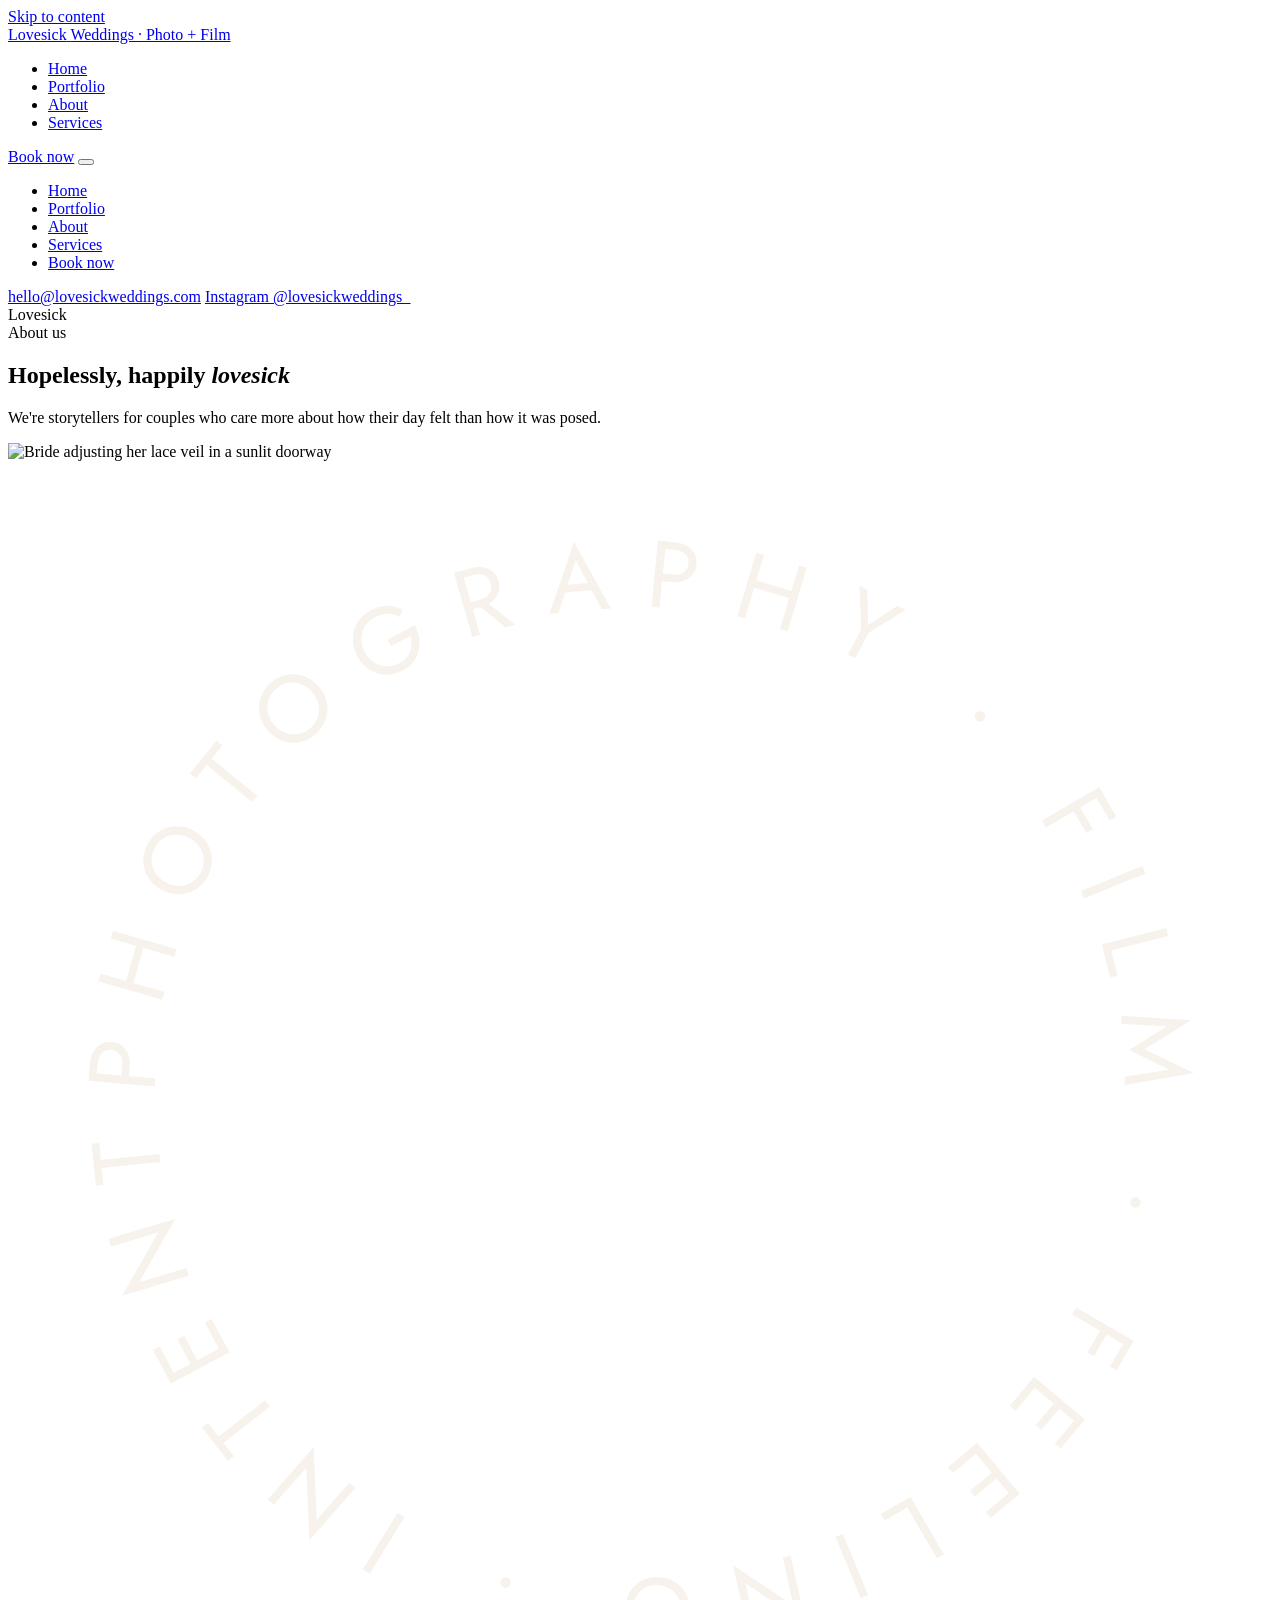
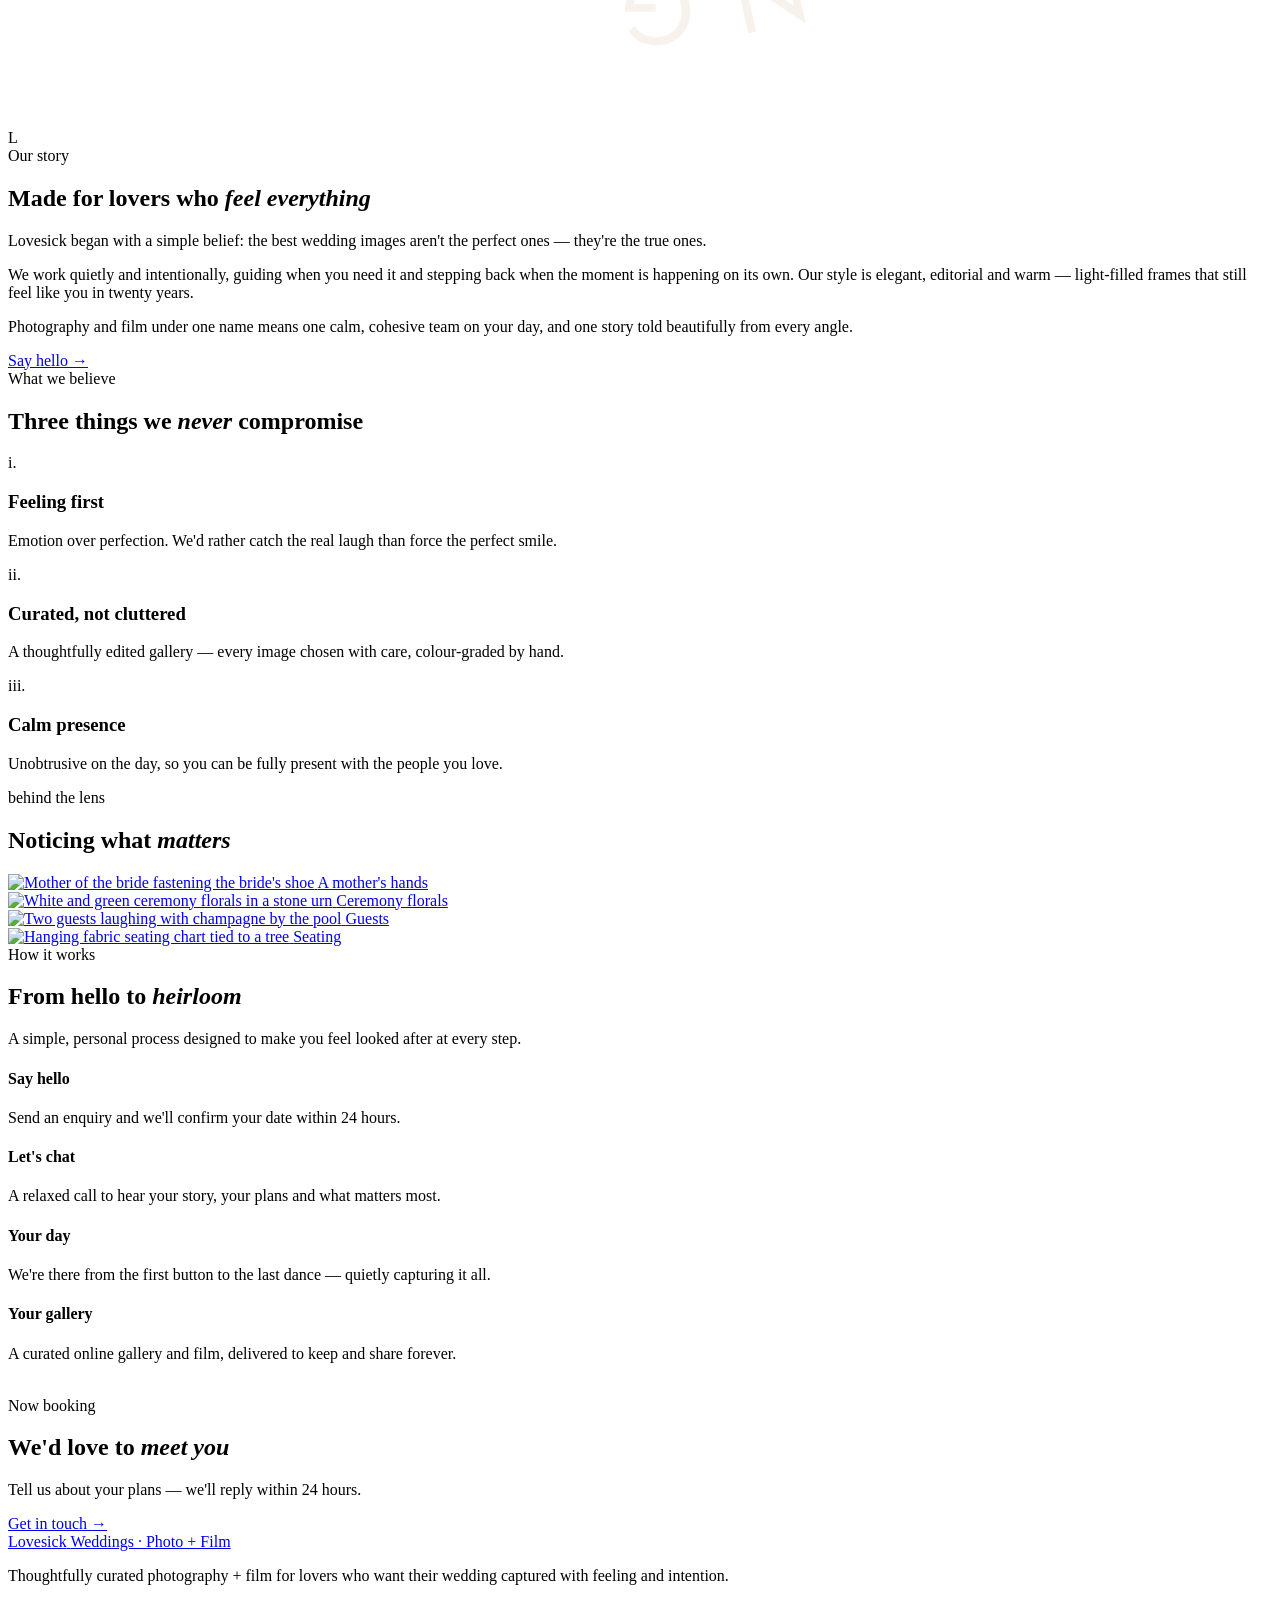
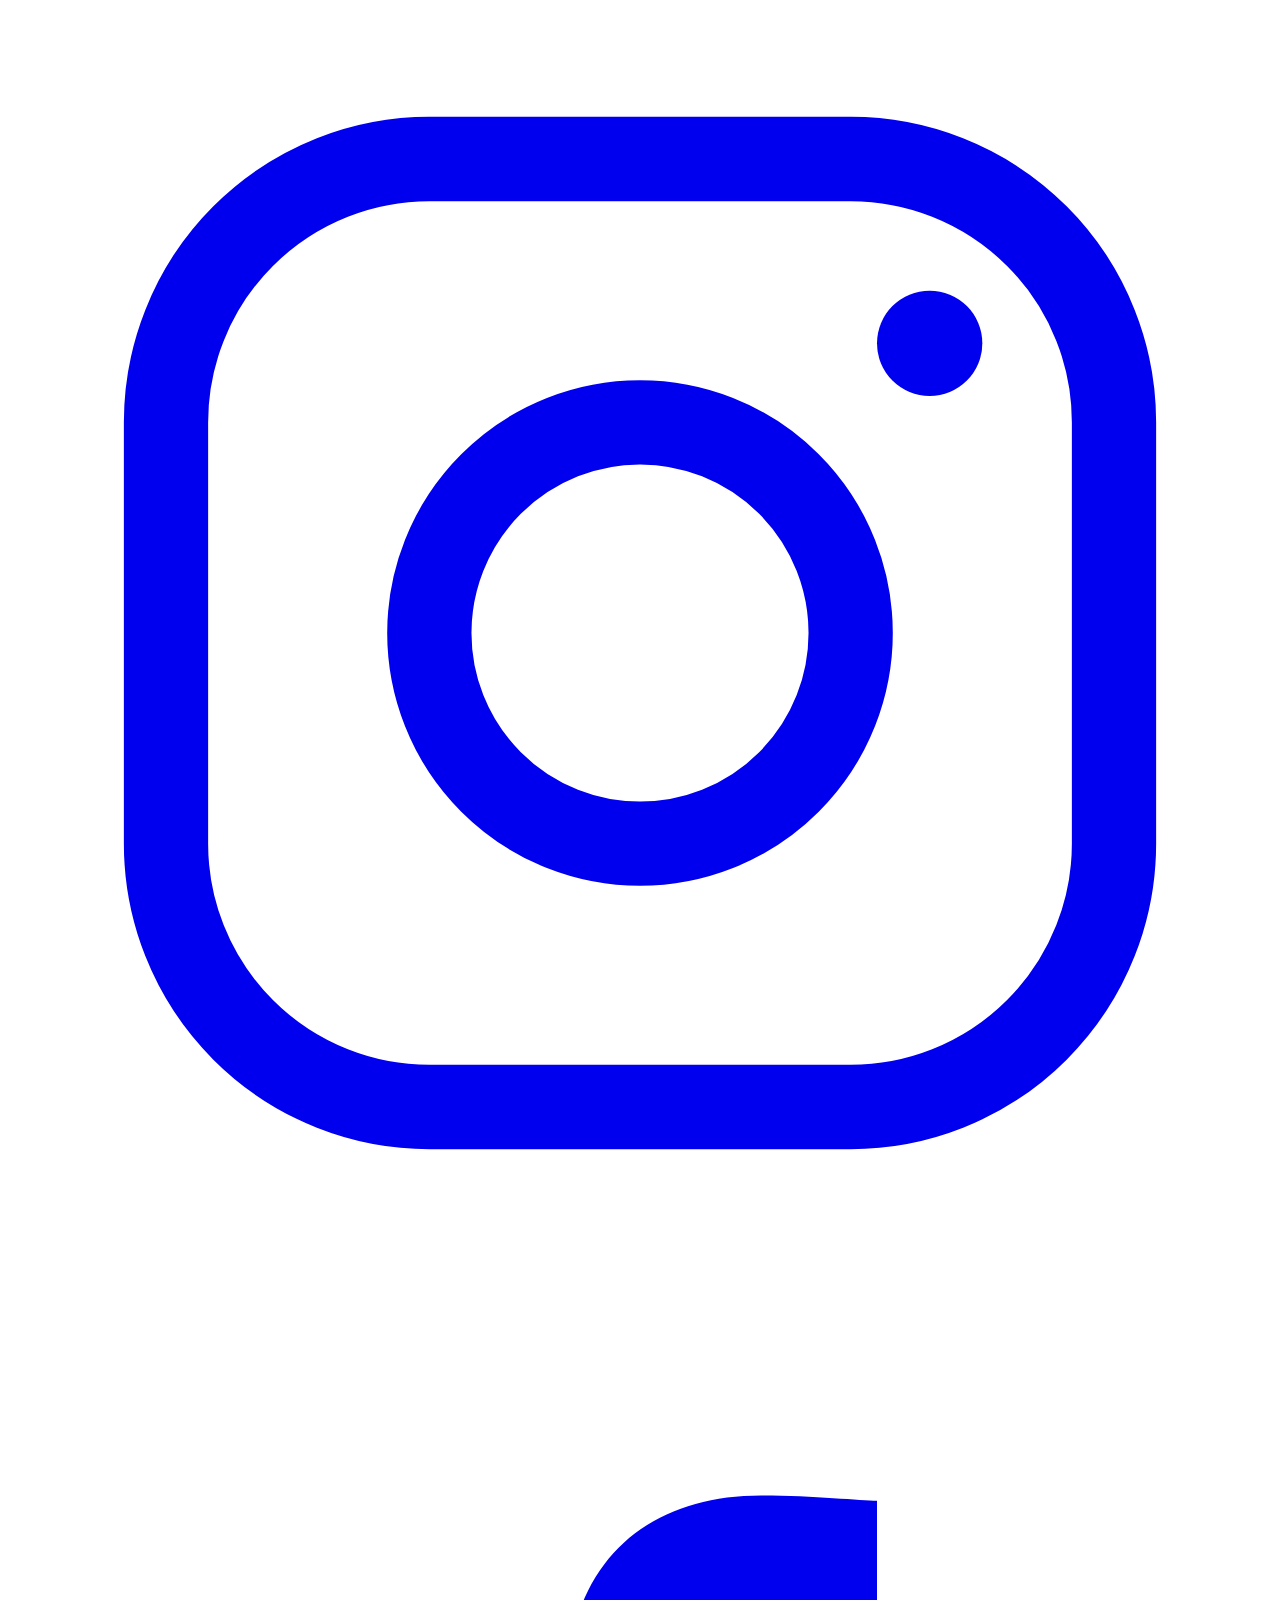
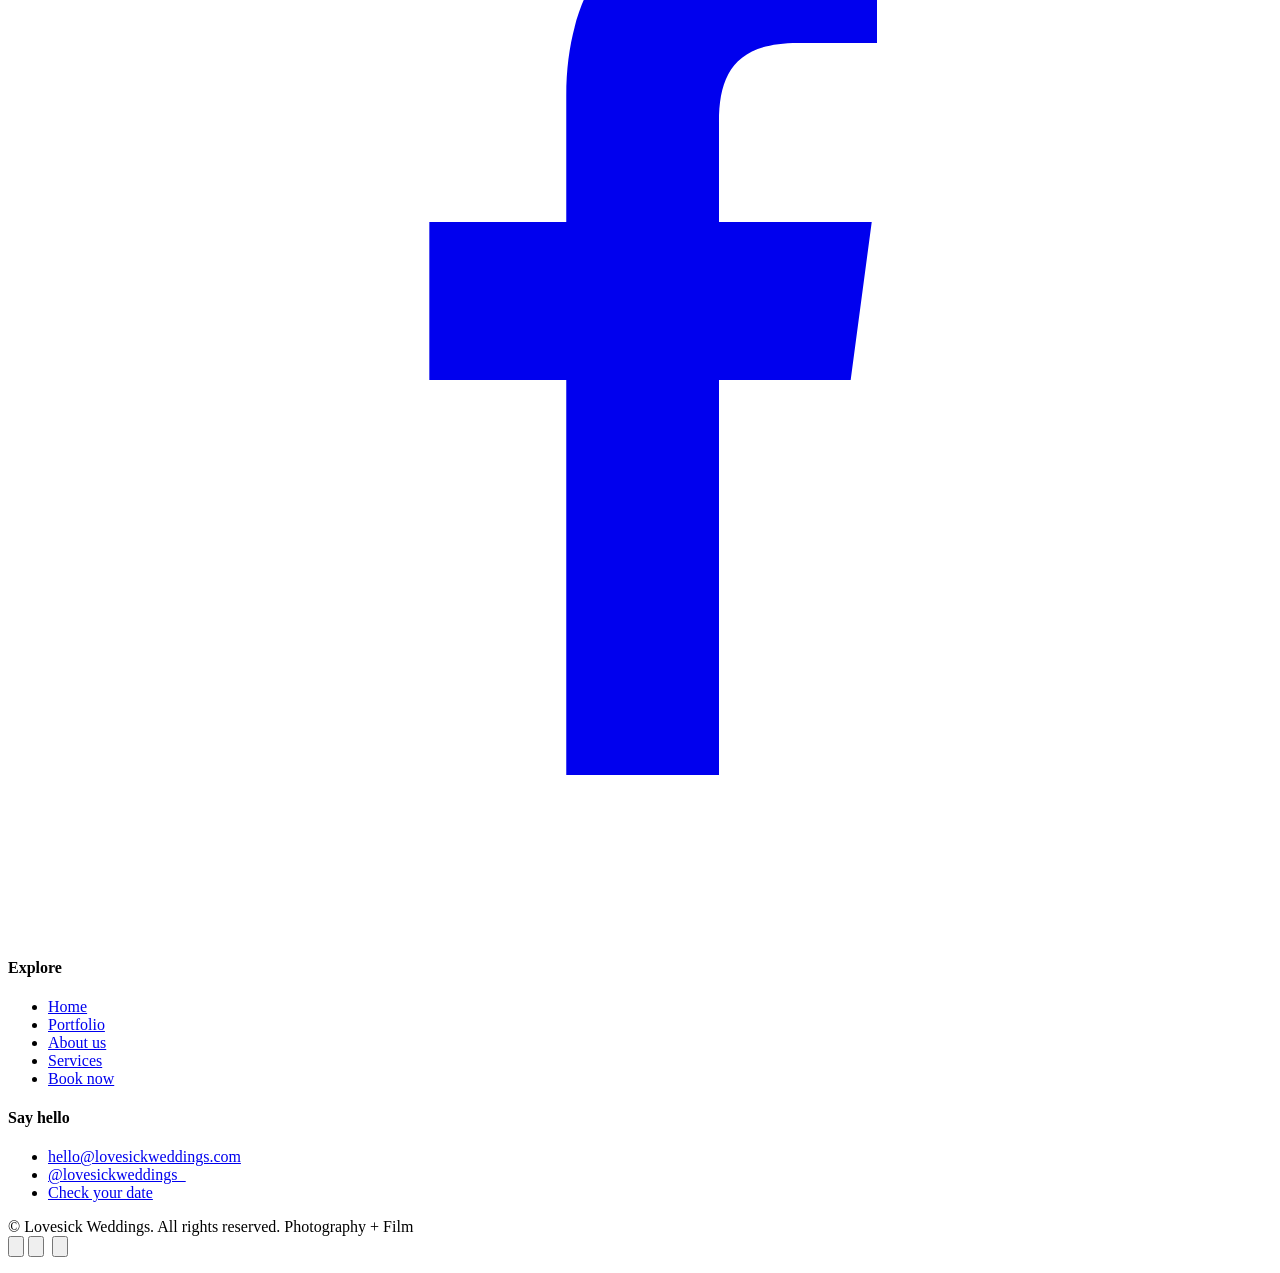
==== about.html @ 125690e3 "Add files via upload" ====
<!DOCTYPE html>
<html lang="en">
<head>
  <meta charset="UTF-8">
  <meta name="viewport" content="width=device-width, initial-scale=1">
  <title>About — Lovesick Weddings</title>
  <meta name="description" content="Meet Lovesick Weddings — thoughtfully curated wedding photography and film with feeling and intention.">
  <meta name="theme-color" content="#7b2f3c">
  <meta property="og:title" content="About — Lovesick Weddings">
  <meta property="og:description" content="Meet Lovesick Weddings — thoughtfully curated wedding photography and film with feeling and intention.">
  <meta property="og:type" content="website">
  <meta property="og:image" content="assets/images/portraits/couple-stone-gate.jpg">
  <link rel="icon" href="assets/favicon.svg" type="image/svg+xml">
  <link rel="preconnect" href="https://fonts.googleapis.com">
  <link rel="preconnect" href="https://fonts.gstatic.com" crossorigin>
  <link href="https://fonts.googleapis.com/css2?family=Cormorant+Garamond:ital,wght@0,400;0,500;1,400;1,500&family=Jost:wght@300;400;500&family=Pinyon+Script&display=swap" rel="stylesheet">
  <link rel="stylesheet" href="css/style.css">
</head><body>
  <a class="skip-link" href="#main">Skip to content</a>

  <header class="site-header">
    <div class="container nav">
      <a href="index.html" class="brand" aria-label="Lovesick Weddings — home">
        <span class="brand__name">Lovesick</span>
        <span class="brand__tag">Weddings · Photo + Film</span>
      </a>
      <nav aria-label="Main">
        <ul class="nav__links">
          <li><a href="index.html">Home</a></li>
          <li><a href="portfolio.html">Portfolio</a></li>
          <li><a href="about.html" aria-current="page">About</a></li>
          <li><a href="services.html">Services</a></li>
        </ul>
      </nav>
      <a href="contact.html" class="btn btn--wine nav__cta">Book now</a>
      <button class="nav__toggle" type="button" aria-label="Open menu" aria-expanded="false" aria-controls="mobile-menu"><span></span></button>
    </div>
  </header>

  <div class="mobile-menu" id="mobile-menu">
    <ul>
      <li><a href="index.html">Home</a></li>
      <li><a href="portfolio.html">Portfolio</a></li>
      <li><a href="about.html">About</a></li>
      <li><a href="services.html">Services</a></li>
      <li><a href="contact.html">Book now</a></li>
    </ul>
    <div class="mobile-menu__foot">
      <a href="mailto:hello@lovesickweddings.com">hello@lovesickweddings.com</a>
      <a href="https://www.instagram.com/lovesickweddings_/" target="_blank" rel="noopener">Instagram @lovesickweddings_</a>
    </div>
  </div>

  <main id="main">
    <section class="page-hero">
      <span class="page-hero__script" aria-hidden="true">Lovesick</span>
      <div class="container--narrow">
        <span class="eyebrow eyebrow--center">About us</span>
        <h1>Hopelessly, happily <em>lovesick</em></h1>
        <p class="lead">We're storytellers for couples who care more about how their day felt than how it was posed.</p>
      </div>
    </section>

    <section class="section">
      <div class="container">
        <div class="about-split">
          <div class="about-split__media">
            <img src="assets/images/getting-ready/bride-veil-doorway.jpg" alt="Bride adjusting her lace veil in a sunlit doorway" loading="lazy">
            <div class="stamp" aria-hidden="true">
              <svg viewBox="0 0 120 120"><defs><path id="circ" d="M60,60 m-46,0 a46,46 0 1,1 92,0 a46,46 0 1,1 -92,0"/></defs><text font-size="9" letter-spacing="3.2" fill="#f7f2ec" font-family="Jost, sans-serif"><textPath href="#circ">PHOTOGRAPHY · FILM · FEELING · INTENTION ·</textPath></text></svg>
              <span>L</span>
            </div>
          </div>
          <div>
            <span class="eyebrow">Our story</span>
            <h2>Made for lovers who <em>feel everything</em></h2>
            <p class="lead">Lovesick began with a simple belief: the best wedding images aren't the perfect ones — they're the true ones.</p>
            <p>We work quietly and intentionally, guiding when you need it and stepping back when the moment is happening on its own. Our style is elegant, editorial and warm — light-filled frames that still feel like you in twenty years.</p>
            <p>Photography and film under one name means one calm, cohesive team on your day, and one story told beautifully from every angle.</p>
            <div class="mt-6"><a href="contact.html" class="btn btn--wine">Say hello <span class="arrow" aria-hidden="true">→</span></a></div>
          </div>
        </div>
      </div>
    </section>

    <section class="section section--ivory">
      <div class="container">
        <div class="section-head section-head--center">
          <span class="eyebrow eyebrow--center">What we believe</span>
          <h2>Three things we <em>never</em> compromise</h2>
        </div>
        <div class="values">
          <article class="value">
            <span class="value__num">i.</span>
            <h3>Feeling first</h3>
            <p>Emotion over perfection. We'd rather catch the real laugh than force the perfect smile.</p>
          </article>
          <article class="value">
            <span class="value__num">ii.</span>
            <h3>Curated, not cluttered</h3>
            <p>A thoughtfully edited gallery — every image chosen with care, colour-graded by hand.</p>
          </article>
          <article class="value">
            <span class="value__num">iii.</span>
            <h3>Calm presence</h3>
            <p>Unobtrusive on the day, so you can be fully present with the people you love.</p>
          </article>
        </div>
      </div>
    </section>

    <section class="section">
      <div class="container">
      <div class="float-gallery">
        <div class="float-gallery__scene">
          <div class="float-gallery__center">
            <span class="script">behind the lens</span>
            <h2>Noticing what <em>matters</em></h2>
          </div>
          <div class="float-card" style="--l:3%; --t:6%; --w:18%; --z:30px; --rot:-3deg; --delay:0s; --dur-b:7.5s;">
            <a class="float-card__inner" href="assets/images/getting-ready/mother-fastening-shoe.jpg" data-lightbox="about-float" data-caption="A mother's hands" data-cursor="View">
              <img src="assets/images/getting-ready/mother-fastening-shoe.jpg" alt="Mother of the bride fastening the bride's shoe" loading="lazy">
              <span class="tag">A mother's hands</span>
            </a>
          </div>
          <div class="float-card" style="--l:9%; --t:58%; --w:14%; --z:-80px; --rot:4deg; --delay:-2s; --dur-b:8.5s;">
            <a class="float-card__inner" href="assets/images/details/ceremony-florals.jpg" data-lightbox="about-float" data-caption="Ceremony florals" data-cursor="View">
              <img src="assets/images/details/ceremony-florals.jpg" alt="White and green ceremony florals in a stone urn" loading="lazy">
              <span class="tag">Ceremony florals</span>
            </a>
          </div>
          <div class="float-card" style="--l:79%; --t:6%; --w:18%; --z:10px; --rot:3deg; --delay:-3s; --dur-b:7s;">
            <a class="float-card__inner" href="assets/images/reception/guests-poolside.jpg" data-lightbox="about-float" data-caption="Guests" data-cursor="View">
              <img src="assets/images/reception/guests-poolside.jpg" alt="Two guests laughing with champagne by the pool" loading="lazy">
              <span class="tag">Guests</span>
            </a>
          </div>
          <div class="float-card" style="--l:77%; --t:58%; --w:14%; --z:-60px; --rot:-4deg; --delay:-1s; --dur-b:9s;">
            <a class="float-card__inner" href="assets/images/reception/seating-banner.jpg" data-lightbox="about-float" data-caption="Seating" data-cursor="View">
              <img src="assets/images/reception/seating-banner.jpg" alt="Hanging fabric seating chart tied to a tree" loading="lazy">
              <span class="tag">Seating</span>
            </a>
          </div>
        </div>
      </div>
      </div>
    </section>

    <section class="section section--ivory">
      <div class="container">
        <div class="section-head section-head--split">
          <div>
            <span class="eyebrow">How it works</span>
            <h2>From hello to <em>heirloom</em></h2>
          </div>
          <p class="lead">A simple, personal process designed to make you feel looked after at every step.</p>
        </div>
        <div class="steps">
          <div class="step"><h4>Say hello</h4><p>Send an enquiry and we'll confirm your date within 24 hours.</p></div>
          <div class="step"><h4>Let's chat</h4><p>A relaxed call to hear your story, your plans and what matters most.</p></div>
          <div class="step"><h4>Your day</h4><p>We're there from the first button to the last dance — quietly capturing it all.</p></div>
          <div class="step"><h4>Your gallery</h4><p>A curated online gallery and film, delivered to keep and share forever.</p></div>
        </div>
      </div>
    </section>

    <section class="section cta-band">
      <div class="cta-band__bg"><img src="assets/images/reception/couple-toast-marquee.jpg" alt="" loading="lazy"></div>
      <div class="container--narrow">
        <span class="eyebrow eyebrow--center">Now booking</span>
        <h2>We'd love to <em style="color:var(--blush)">meet you</em></h2>
        <p class="lead">Tell us about your plans — we'll reply within 24 hours.</p>
        <a href="contact.html" class="btn btn--light">Get in touch <span class="arrow" aria-hidden="true">→</span></a>
      </div>
    </section>
  </main>

  <footer class="site-footer">
    <div class="container">
      <div class="footer-top">
        <div>
          <a href="index.html" class="brand" aria-label="Lovesick Weddings — home">
            <span class="brand__name">Lovesick</span>
            <span class="brand__tag">Weddings · Photo + Film</span>
          </a>
          <p>Thoughtfully curated photography + film for lovers who want their wedding captured with feeling and intention.</p>
          <div class="socials">
            <a href="https://www.instagram.com/lovesickweddings_/" target="_blank" rel="noopener" aria-label="Instagram"><svg viewBox="0 0 24 24" fill="none" stroke="currentColor" stroke-width="1.6" aria-hidden="true"><rect x="3" y="3" width="18" height="18" rx="5"/><circle cx="12" cy="12" r="4"/><circle cx="17.5" cy="6.5" r="1" fill="currentColor" stroke="none"/></svg></a>
            <a href="https://www.facebook.com/profile.php?id=61595296276320" target="_blank" rel="noopener" aria-label="Facebook"><svg viewBox="0 0 24 24" fill="currentColor" aria-hidden="true"><path d="M13.5 21v-7.5h2.5l.4-3h-2.9V8.6c0-.9.3-1.5 1.5-1.5h1.5V4.4c-.3 0-1.2-.1-2.2-.1-2.2 0-3.7 1.3-3.7 3.8v2.4H8v3h2.6V21h2.9z"/></svg></a>
          </div>
        </div>
        <div class="footer-col">
          <h4>Explore</h4>
          <ul>
            <li><a href="index.html">Home</a></li>
            <li><a href="portfolio.html">Portfolio</a></li>
            <li><a href="about.html">About us</a></li>
            <li><a href="services.html">Services</a></li>
            <li><a href="contact.html">Book now</a></li>
          </ul>
        </div>
        <div class="footer-col">
          <h4>Say hello</h4>
          <ul>
            <li><a href="mailto:hello@lovesickweddings.com">hello@lovesickweddings.com</a></li>
            <li><a href="https://www.instagram.com/lovesickweddings_/" target="_blank" rel="noopener">@lovesickweddings_</a></li>
            <li><a href="contact.html">Check your date</a></li>
          </ul>
        </div>
      </div>
      <div class="footer-bottom">
        <span>© <span data-year></span> Lovesick Weddings. All rights reserved.</span>
        <span>Photography + Film</span>
      </div>
    </div>
  </footer>

  <div class="lightbox" role="dialog" aria-modal="true" aria-label="Photo viewer" aria-hidden="true">
    <button class="lightbox__btn lightbox__close" type="button" aria-label="Close"><svg viewBox="0 0 24 24" fill="none" stroke="currentColor" stroke-width="1.5" aria-hidden="true"><path d="M5 5l14 14M19 5L5 19"/></svg></button>
    <button class="lightbox__btn lightbox__prev" type="button" aria-label="Previous photo"><svg viewBox="0 0 24 24" fill="none" stroke="currentColor" stroke-width="1.5" aria-hidden="true"><path d="M15 5l-7 7 7 7"/></svg></button>
    <img class="lightbox__img" src="" alt="">
    <button class="lightbox__btn lightbox__next" type="button" aria-label="Next photo"><svg viewBox="0 0 24 24" fill="none" stroke="currentColor" stroke-width="1.5" aria-hidden="true"><path d="M9 5l7 7-7 7"/></svg></button>
    <p class="lightbox__cap"></p>
  </div>

  <script src="js/main.js"></script>
</body>
</html>
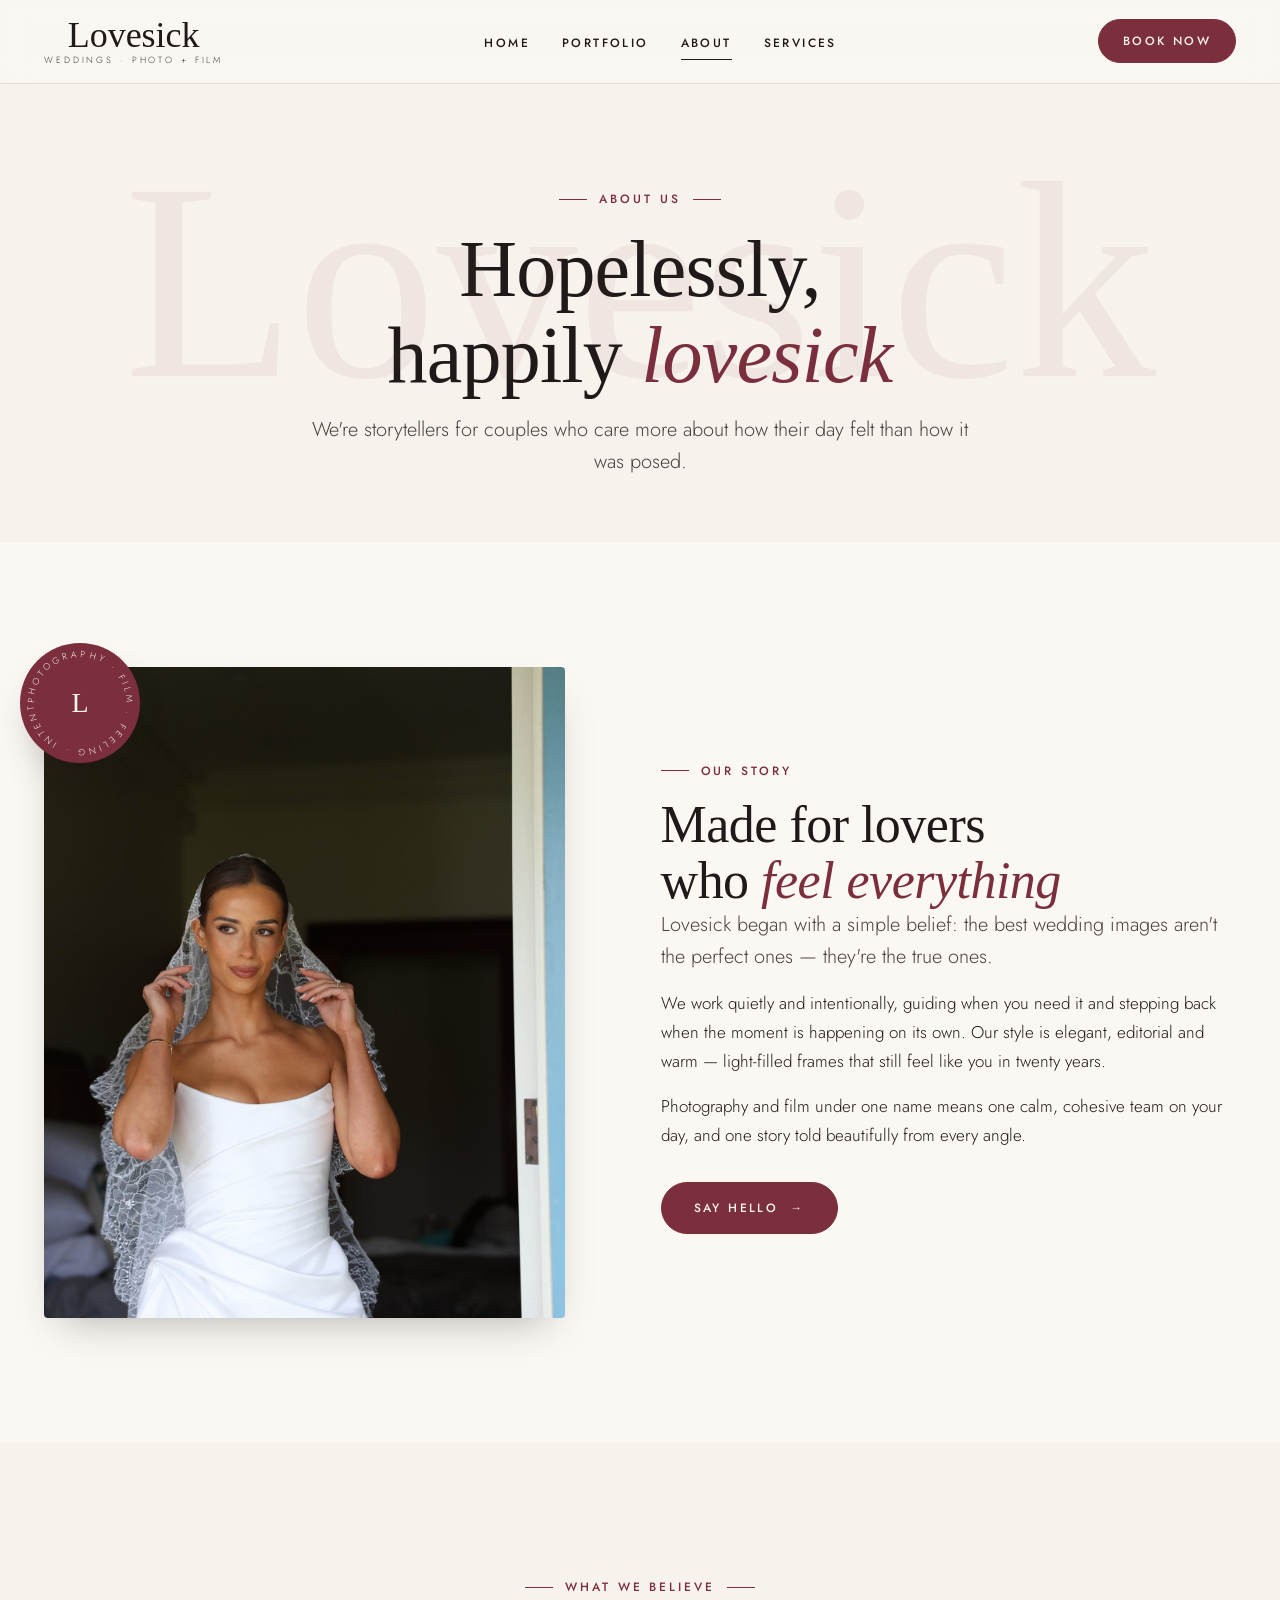
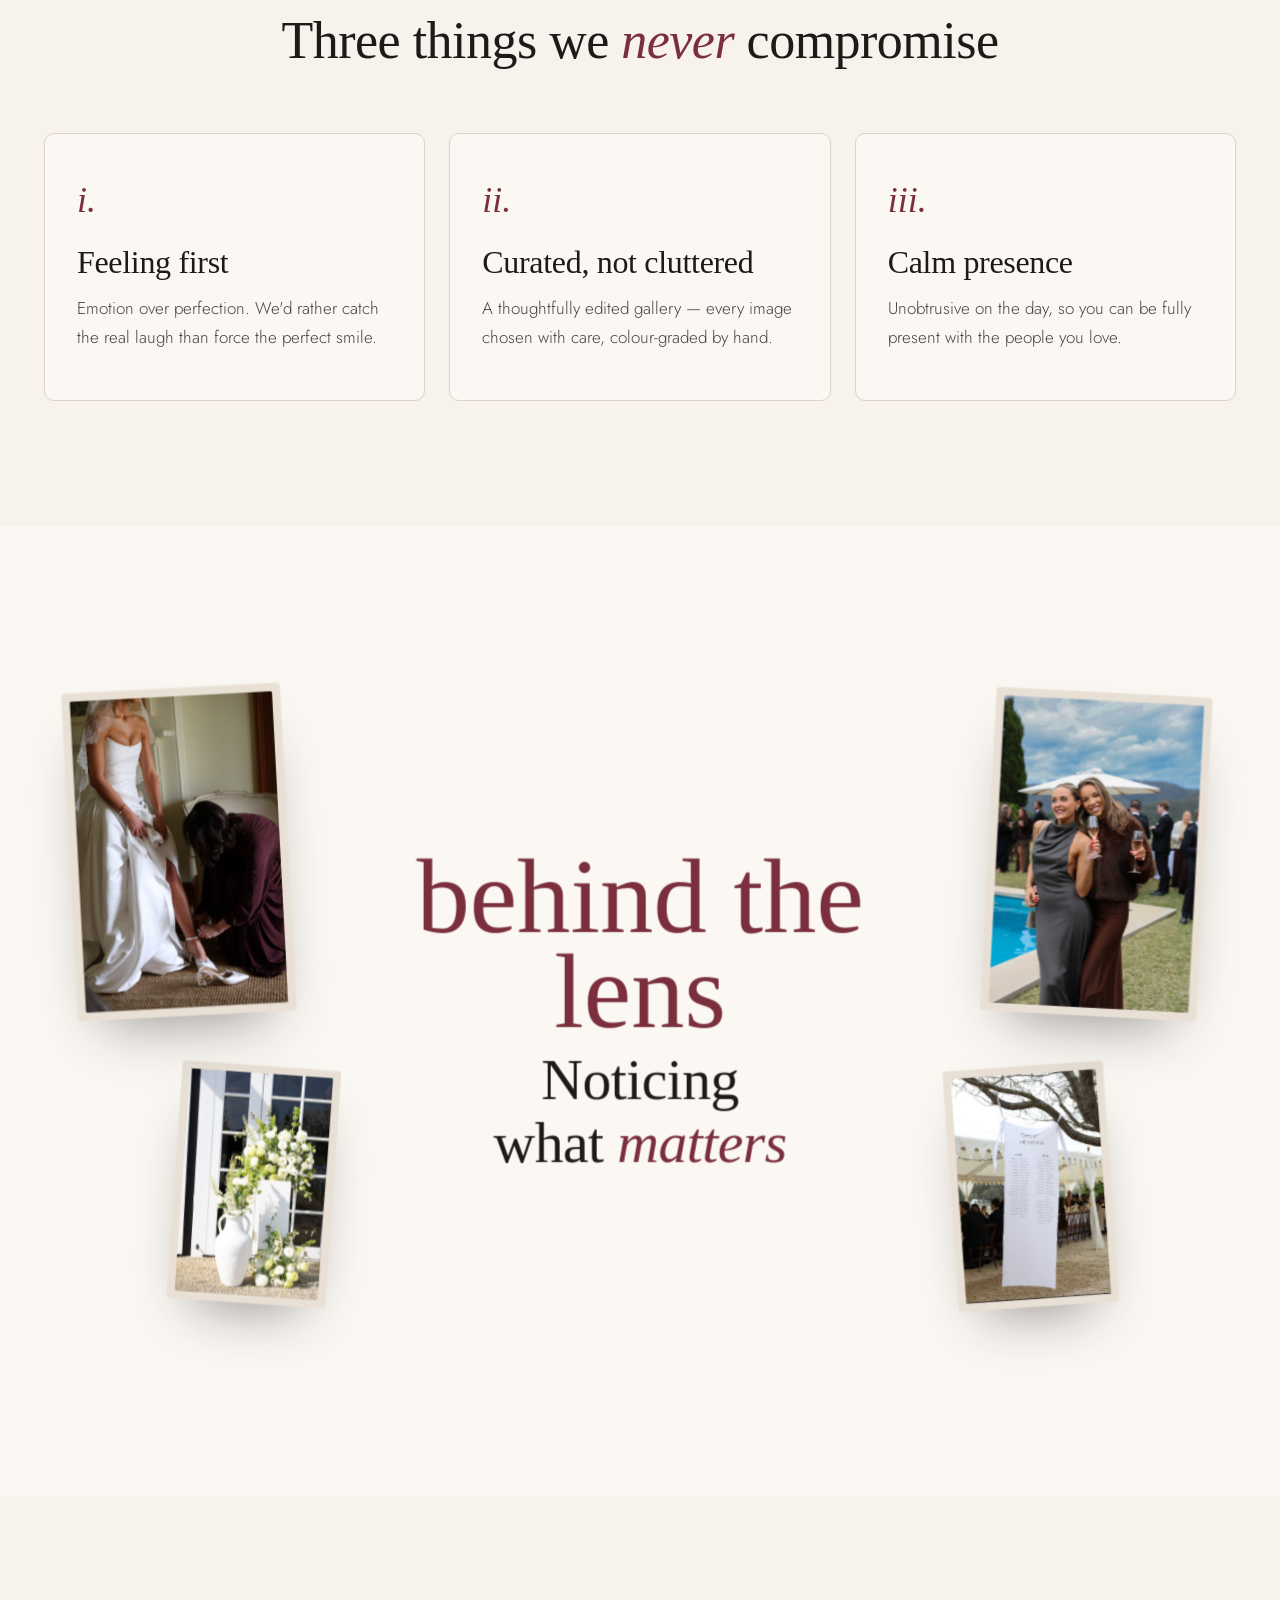
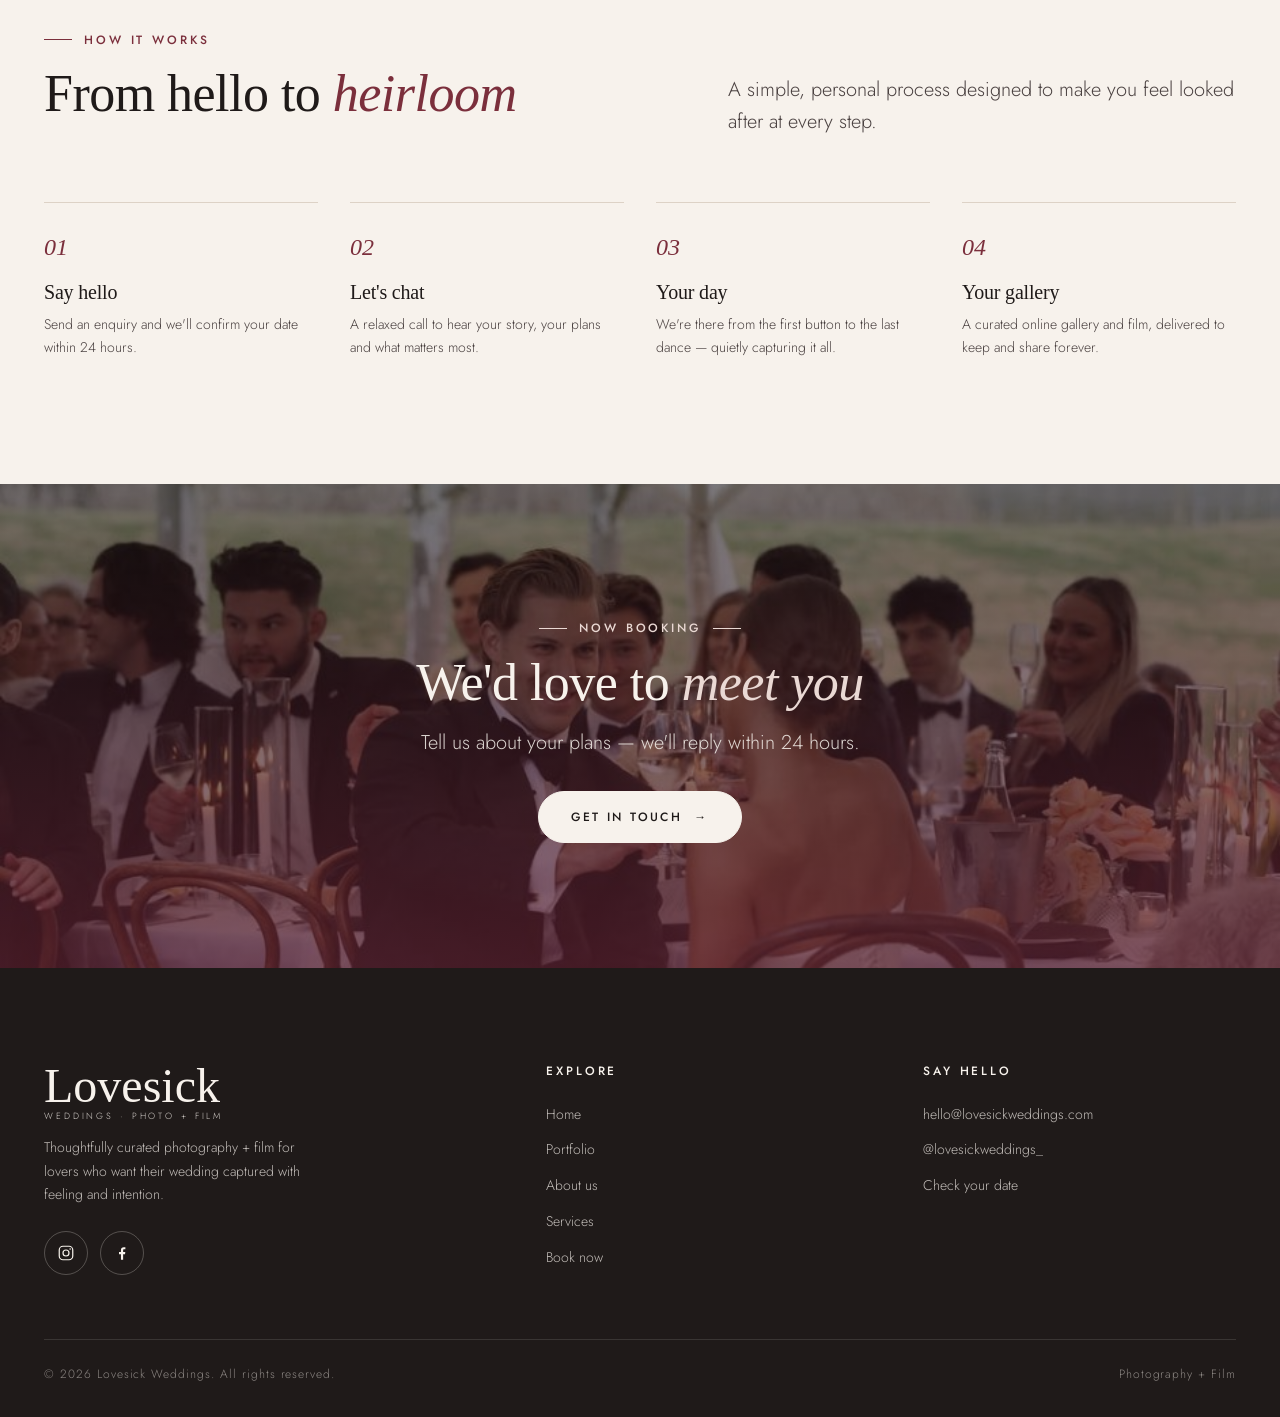
==== commit e298cda9: "Update about.html" ====
--- a/about.html
+++ b/about.html
@@ -37,17 +37,27 @@
     </div>
   </header>
 
-  <div class="mobile-menu" id="mobile-menu">
-    <ul>
-      <li><a href="index.html">Home</a></li>
-      <li><a href="portfolio.html">Portfolio</a></li>
-      <li><a href="about.html">About</a></li>
-      <li><a href="services.html">Services</a></li>
-      <li><a href="contact.html">Book now</a></li>
-    </ul>
+  <!-- MOBILE MENU — edit links in the <ul>, contact details in the footer -->
+  <div class="mobile-menu" id="mobile-menu" aria-hidden="true">
+    <nav class="mobile-menu__nav" aria-label="Mobile">
+      <ul>
+        <li><a href="index.html"><span class="mobile-menu__num">01</span>Home</a></li>
+        <li><a href="portfolio.html"><span class="mobile-menu__num">02</span>Portfolio</a></li>
+        <li><a href="about.html" aria-current="page"><span class="mobile-menu__num">03</span>About</a></li>
+        <li><a href="services.html"><span class="mobile-menu__num">04</span>Services</a></li>
+        <li><a href="contact.html"><span class="mobile-menu__num">05</span>Contact</a></li>
+      </ul>
+    </nav>
+    <a href="contact.html" class="btn btn--light mobile-menu__cta">Book now <span class="arrow" aria-hidden="true">→</span></a>
     <div class="mobile-menu__foot">
-      <a href="mailto:hello@lovesickweddings.com">hello@lovesickweddings.com</a>
-      <a href="https://www.instagram.com/lovesickweddings_/" target="_blank" rel="noopener">Instagram @lovesickweddings_</a>
+      <div>
+        <small>Say hello</small>
+        <a href="mailto:hello@lovesickweddings.com">hello@lovesickweddings.com</a>
+      </div>
+      <div class="socials">
+        <a href="https://www.instagram.com/lovesickweddings_/" target="_blank" rel="noopener" aria-label="Instagram"><svg viewBox="0 0 24 24" fill="none" stroke="currentColor" stroke-width="1.6" aria-hidden="true"><rect x="3" y="3" width="18" height="18" rx="5"/><circle cx="12" cy="12" r="4"/><circle cx="17.5" cy="6.5" r="1" fill="currentColor" stroke="none"/></svg></a>
+        <a href="https://www.facebook.com/profile.php?id=61595296276320" target="_blank" rel="noopener" aria-label="Facebook"><svg viewBox="0 0 24 24" fill="currentColor" aria-hidden="true"><path d="M13.5 21v-7.5h2.5l.4-3h-2.9V8.6c0-.9.3-1.5 1.5-1.5h1.5V4.4c-.3 0-1.2-.1-2.2-.1-2.2 0-3.7 1.3-3.7 3.8v2.4H8v3h2.6V21h2.9z"/></svg></a>
+      </div>
     </div>
   </div>
 
--- a/css/style.css
+++ b/css/style.css
@@ -0,0 +1,941 @@
+/* ==========================================================================
+   LOVESICK WEDDINGS — Photography + Film
+   Global stylesheet
+   --------------------------------------------------------------------------
+   1. Tokens          6. Hero (3D camera)       11. Services
+   2. Reset & base    7. Cover-flow             12. Forms / opt-in
+   3. Typography      8. Floating 3D gallery    13. Lightbox
+   4. Layout          9. Portfolio grid         14. Footer
+   5. Header & nav   10. About                  15. Utilities & motion prefs
+   NOTE: no scroll-triggered animations (per client brief). All motion is
+   load, hover, pointer or click driven.
+   ========================================================================== */
+
+/* 1. TOKENS --------------------------------------------------------------- */
+:root {
+  /* Brand colour — taken from the Lovesick logo */
+  --wine: #7b2f3c;
+  --wine-deep: #5c2230;
+  --wine-soft: #a85a66;
+  --blush: #ead9d4;
+
+  /* Neutrals */
+  --ivory: #f7f2ec;
+  --paper: #fbf8f4;
+  --sand: #e9e0d5;
+  --line: #ddd2c6;
+  --ink: #1f1a19;
+  --ink-2: #4a4140;
+  --ink-3: #7b716e;
+  --white: #ffffff;
+
+  /* Type */
+  --font-script: "Pinyon Script", cursive;
+  --font-display: "Cormorant Garamond", Georgia, serif;
+  --font-body: "Jost", "Helvetica Neue", Arial, sans-serif;
+
+  --fs-xs: 0.75rem;     /* 12 */
+  --fs-sm: 0.875rem;    /* 14 */
+  --fs-base: 1.0625rem; /* 17 */
+  --fs-md: 1.25rem;     /* 20 */
+  --fs-lg: clamp(1.5rem, 1.2rem + 1vw, 2rem);
+  --fs-xl: clamp(2.125rem, 1.6rem + 2.2vw, 3.25rem);
+  --fs-2xl: clamp(2.75rem, 1.8rem + 4vw, 5.25rem);
+
+  --lh-tight: 1.08;
+  --lh-snug: 1.25;
+  --lh-body: 1.7;
+
+  /* Spacing — 8pt scale */
+  --s-1: 0.25rem;
+  --s-2: 0.5rem;
+  --s-3: 0.75rem;
+  --s-4: 1rem;
+  --s-5: 1.5rem;
+  --s-6: 2rem;
+  --s-7: 3rem;
+  --s-8: 4rem;
+  --s-9: 6rem;
+  --s-10: 8rem;
+  --section-y: clamp(4.5rem, 3rem + 6vw, 8rem);
+  --gutter: clamp(1.25rem, 0.75rem + 2.5vw, 3rem);
+  --container: 1240px;
+  --container-narrow: 760px;
+
+  /* Shape & depth */
+  --radius-sm: 4px;
+  --radius: 10px;
+  --radius-lg: 18px;
+  --shadow-sm: 0 2px 8px rgba(31, 26, 25, 0.06);
+  --shadow: 0 18px 40px -18px rgba(31, 26, 25, 0.35);
+  --shadow-lg: 0 40px 80px -30px rgba(31, 26, 25, 0.45);
+
+  /* Motion */
+  --ease: cubic-bezier(0.22, 1, 0.36, 1);
+  --ease-in-out: cubic-bezier(0.65, 0, 0.35, 1);
+  --dur-fast: 0.25s;
+  --dur: 0.5s;
+  --dur-slow: 0.9s;
+
+  --header-h: 84px;
+}
+
+/* 2. RESET & BASE --------------------------------------------------------- */
+*, *::before, *::after { box-sizing: border-box; }
+* { margin: 0; }
+html { -webkit-text-size-adjust: 100%; }
+body {
+  font-family: var(--font-body);
+  font-size: var(--fs-base);
+  font-weight: 300;
+  line-height: var(--lh-body);
+  color: var(--ink);
+  background: var(--paper);
+  -webkit-font-smoothing: antialiased;
+  text-rendering: optimizeLegibility;
+  overflow-x: hidden;
+  overflow-x: clip;
+}
+html { overflow-x: clip; }
+img, svg, video { display: block; max-width: 100%; }
+img { height: auto; }
+a { color: inherit; text-decoration: none; }
+button, input, select, textarea { font: inherit; color: inherit; }
+button { cursor: pointer; background: none; border: 0; }
+::selection { background: var(--wine); color: var(--ivory); }
+:focus-visible { outline: 2px solid var(--wine); outline-offset: 3px; border-radius: 2px; }
+
+.skip-link {
+  position: absolute; left: var(--s-4); top: -100px; z-index: 999;
+  background: var(--ink); color: var(--ivory); padding: var(--s-3) var(--s-4);
+  border-radius: var(--radius-sm);
+}
+.skip-link:focus { top: var(--s-4); }
+
+/* 3. TYPOGRAPHY ----------------------------------------------------------- */
+h1, h2, h3, h4 {
+  font-family: var(--font-display);
+  font-weight: 400;
+  line-height: var(--lh-tight);
+  letter-spacing: -0.01em;
+  color: var(--ink);
+}
+h1 { font-size: var(--fs-2xl); }
+h2 { font-size: var(--fs-xl); }
+h3 { font-size: var(--fs-lg); line-height: var(--lh-snug); }
+h4 { font-size: var(--fs-md); line-height: var(--lh-snug); }
+h1, h2, h3, h4 { text-wrap: balance; }
+h1 em, h2 em, h3 em { font-style: italic; color: var(--wine); }
+
+p { max-width: 62ch; text-wrap: pretty; }
+p + p { margin-top: var(--s-4); }
+
+.eyebrow {
+  display: inline-flex; align-items: center; gap: var(--s-3);
+  font-family: var(--font-body);
+  font-size: var(--fs-xs);
+  font-weight: 500;
+  letter-spacing: 0.24em;
+  text-transform: uppercase;
+  color: var(--wine);
+  margin-bottom: var(--s-4);
+}
+.eyebrow::before { content: ""; width: 28px; height: 1px; background: currentColor; }
+.eyebrow--center::after { content: ""; width: 28px; height: 1px; background: currentColor; }
+
+.lead { font-size: var(--fs-md); line-height: 1.6; color: var(--ink-2); }
+.script { font-family: var(--font-script); font-weight: 400; letter-spacing: 0; }
+.muted { color: var(--ink-3); }
+
+/* 4. LAYOUT --------------------------------------------------------------- */
+.container { width: min(100% - var(--gutter) * 2, var(--container)); margin-inline: auto; }
+.container--narrow { width: min(100% - var(--gutter) * 2, var(--container-narrow)); margin-inline: auto; }
+.section { padding-block: var(--section-y); }
+.section--tight { padding-block: calc(var(--section-y) * 0.6); }
+.section--ivory { background: var(--ivory); }
+.section--dark { background: var(--ink); color: var(--ivory); }
+.section--dark h2, .section--dark h3 { color: var(--ivory); }
+.section--dark .eyebrow { color: var(--blush); }
+.section--dark .lead, .section--dark p { color: rgba(247, 242, 236, 0.78); }
+
+.section-head { margin-bottom: var(--s-8); }
+.section-head--center { text-align: center; }
+.section-head--center p { margin-inline: auto; }
+.section-head h2 { margin-bottom: var(--s-4); }
+.section-head--split {
+  display: grid; gap: var(--s-5); align-items: end;
+  grid-template-columns: 1fr;
+}
+@media (min-width: 900px) {
+  .section-head--split { grid-template-columns: 1.1fr 0.9fr; gap: var(--s-8); }
+}
+
+/* Buttons */
+.btn {
+  --btn-bg: var(--ink); --btn-fg: var(--ivory); --btn-fill: var(--wine);
+  position: relative; isolation: isolate; overflow: hidden;
+  display: inline-flex; align-items: center; justify-content: center; gap: var(--s-3);
+  min-height: 52px; padding: 0 var(--s-6);
+  font-size: var(--fs-xs); font-weight: 500; letter-spacing: 0.2em; text-transform: uppercase;
+  background: var(--btn-bg); color: var(--btn-fg);
+  border: 1px solid var(--btn-bg); border-radius: 999px;
+  transition: color var(--dur) var(--ease), border-color var(--dur) var(--ease), transform var(--dur-fast) var(--ease);
+}
+.btn::before {
+  content: ""; position: absolute; inset: 0; z-index: -1;
+  background: var(--btn-fill);
+  transform: translateY(101%); border-radius: inherit;
+  transition: transform var(--dur) var(--ease);
+}
+.btn:hover::before, .btn:focus-visible::before { transform: translateY(0); }
+.btn:hover { border-color: var(--btn-fill); }
+.btn:active { transform: scale(0.98); }
+.btn .arrow { transition: transform var(--dur) var(--ease); }
+.btn:hover .arrow { transform: translateX(4px); }
+
+.btn--wine { --btn-bg: var(--wine); --btn-fill: var(--ink); }
+.btn--light { --btn-bg: var(--ivory); --btn-fg: var(--ink); --btn-fill: var(--wine); }
+.btn--light:hover { color: var(--ivory); }
+.btn--ghost { --btn-bg: transparent; --btn-fg: var(--ink); --btn-fill: var(--ink); border-color: var(--ink); }
+.btn--ghost:hover { color: var(--ivory); }
+.btn--ghost-light { --btn-bg: transparent; --btn-fg: var(--ivory); --btn-fill: var(--ivory); border-color: rgba(247,242,236,0.6); }
+.btn--ghost-light:hover { color: var(--ink); }
+.btn--block { width: 100%; }
+
+.link-line {
+  position: relative; display: inline-flex; align-items: center; gap: var(--s-2);
+  font-size: var(--fs-xs); font-weight: 500; letter-spacing: 0.2em; text-transform: uppercase;
+  padding-bottom: 6px;
+}
+.link-line::after {
+  content: ""; position: absolute; left: 0; bottom: 0; width: 100%; height: 1px;
+  background: currentColor; transform-origin: right; transform: scaleX(1);
+  transition: transform var(--dur) var(--ease);
+}
+.link-line:hover::after { animation: line-swipe 0.7s var(--ease); }
+@keyframes line-swipe {
+  0% { transform: scaleX(1); transform-origin: right; }
+  49% { transform: scaleX(0); transform-origin: right; }
+  50% { transform: scaleX(0); transform-origin: left; }
+  100% { transform: scaleX(1); transform-origin: left; }
+}
+
+/* 5. HEADER & NAV --------------------------------------------------------- */
+.site-header {
+  position: fixed; inset: 0 0 auto 0; z-index: 100;
+  height: var(--header-h);
+  display: flex; align-items: center;
+  color: var(--ink);
+  background: rgba(251, 248, 244, 0.86);
+  backdrop-filter: blur(14px) saturate(1.2);
+  -webkit-backdrop-filter: blur(14px) saturate(1.2);
+  border-bottom: 1px solid rgba(221, 210, 198, 0.7);
+  transition: background var(--dur) var(--ease), color var(--dur) var(--ease), border-color var(--dur) var(--ease);
+}
+.site-header--over-hero:not(.is-solid) {
+  background: transparent; color: var(--ivory); border-color: transparent;
+  backdrop-filter: none; -webkit-backdrop-filter: none;
+}
+.nav { display: flex; align-items: center; justify-content: space-between; gap: var(--s-5); }
+
+.brand { display: inline-flex; flex-direction: column; align-items: center; line-height: 1; }
+.brand__name { font-family: var(--font-script); font-size: 2.25rem; line-height: 0.9; }
+.brand__tag { font-size: 0.5625rem; letter-spacing: 0.32em; text-transform: uppercase; margin-top: 4px; opacity: 0.85; }
+
+.nav__links { display: none; align-items: center; gap: var(--s-6); list-style: none; padding: 0; }
+.nav__links a {
+  position: relative; font-size: var(--fs-xs); font-weight: 500;
+  letter-spacing: 0.2em; text-transform: uppercase; padding-block: var(--s-2);
+}
+.nav__links a::after {
+  content: ""; position: absolute; left: 0; right: 0; bottom: 0; height: 1px;
+  background: currentColor; transform: scaleX(0); transform-origin: right;
+  transition: transform var(--dur) var(--ease);
+}
+.nav__links a:hover::after, .nav__links a[aria-current="page"]::after { transform: scaleX(1); transform-origin: left; }
+.nav__cta { display: none; }
+.nav__cta.btn { min-height: 44px; padding: 0 var(--s-5); }
+.site-header--over-hero:not(.is-solid) .nav__cta { --btn-bg: transparent; --btn-fg: var(--ivory); --btn-fill: var(--ivory); border-color: rgba(247,242,236,.6); }
+.site-header--over-hero:not(.is-solid) .nav__cta:hover { color: var(--ink); }
+
+.nav__toggle {
+  width: 44px; height: 44px; display: grid; place-items: center; position: relative;
+}
+.nav__toggle span, .nav__toggle span::before, .nav__toggle span::after {
+  display: block; width: 24px; height: 1.5px; background: currentColor; position: relative;
+  transition: transform var(--dur) var(--ease), opacity var(--dur-fast);
+}
+.nav__toggle span::before, .nav__toggle span::after { content: ""; position: absolute; left: 0; }
+.nav__toggle span::before { top: -7px; }
+.nav__toggle span::after { top: 7px; }
+.nav-open .nav__toggle span { background: transparent; }
+.nav-open .nav__toggle span::before { transform: translateY(7px) rotate(45deg); }
+.nav-open .nav__toggle span::after { transform: translateY(-7px) rotate(-45deg); }
+
+/* =========================================================
+   MOBILE MENU — self-contained (safe to paste anywhere)
+   EDIT values marked with ← EDIT
+   ========================================================= */
+.mobile-menu {
+  position: fixed; inset: 0; z-index: 90;
+  display: flex; flex-direction: column; justify-content: flex-start;
+  background: #1f1a19;                                   /* ← EDIT background */
+  color: #f7f2ec;                                        /* ← EDIT text colour */
+  padding: 104px 24px calc(28px + env(safe-area-inset-bottom));
+  overflow-y: auto; -webkit-overflow-scrolling: touch;
+  clip-path: circle(0% at calc(100% - 44px) 42px);
+  visibility: hidden;
+  transition: clip-path .7s cubic-bezier(.65,0,.35,1), visibility 0s linear .7s;
+}
+.nav-open .mobile-menu { clip-path: circle(150% at calc(100% - 44px) 42px); visibility: visible; transition-delay: 0s; }
+.nav-open .site-header { color: #f7f2ec; background: transparent; border-color: transparent; backdrop-filter: none; -webkit-backdrop-filter: none; }
+
+/* Links */
+.mobile-menu .mobile-menu__nav ul { list-style: none; margin: 0; padding: 0; border-top: 1px solid rgba(247,242,236,.12); }
+.mobile-menu .mobile-menu__nav li {
+  border-bottom: 1px solid rgba(247,242,236,.12);      /* ← EDIT divider */
+  opacity: 0; transform: translateY(10px);
+  transition: opacity .45s cubic-bezier(.22,1,.36,1), transform .45s cubic-bezier(.22,1,.36,1);
+}
+.nav-open .mobile-menu .mobile-menu__nav li { opacity: 1; transform: none; }
+.nav-open .mobile-menu .mobile-menu__nav li:nth-child(1) { transition-delay: .15s; }
+.nav-open .mobile-menu .mobile-menu__nav li:nth-child(2) { transition-delay: .20s; }
+.nav-open .mobile-menu .mobile-menu__nav li:nth-child(3) { transition-delay: .25s; }
+.nav-open .mobile-menu .mobile-menu__nav li:nth-child(4) { transition-delay: .30s; }
+.nav-open .mobile-menu .mobile-menu__nav li:nth-child(5) { transition-delay: .35s; }
+.mobile-menu .mobile-menu__nav a {
+  display: flex; align-items: center; gap: 16px;
+  padding: 14px 0;                                       /* ← EDIT space between links */
+  font-family: "Cormorant Garamond", Georgia, serif;
+  font-size: 26px;                                       /* ← EDIT link size */
+  font-weight: 400; font-style: normal; line-height: 1.15; letter-spacing: 0;
+  color: #f7f2ec; text-transform: none; transform: none;
+  transition: color .25s ease, padding-left .4s cubic-bezier(.22,1,.36,1);
+}
+.mobile-menu .mobile-menu__num {
+  flex: none; width: 20px;
+  font-family: "Jost", Arial, sans-serif; font-size: 10px; font-weight: 400;
+  letter-spacing: .14em; color: rgba(247,242,236,.4); font-style: normal;
+}
+.mobile-menu .mobile-menu__nav a::after {
+  content: "→"; margin-left: auto; font-family: "Jost", Arial, sans-serif; font-size: 14px;
+  color: rgba(247,242,236,.35); transition: transform .4s cubic-bezier(.22,1,.36,1), color .25s;
+}
+.mobile-menu .mobile-menu__nav a:hover,
+.mobile-menu .mobile-menu__nav a:focus-visible { color: #ead9d4; padding-left: 6px; }
+.mobile-menu .mobile-menu__nav a:hover::after { transform: translateX(4px); color: #ead9d4; }
+.mobile-menu .mobile-menu__nav a[aria-current="page"] { color: #ead9d4; font-style: italic; }   /* current page */
+.mobile-menu .mobile-menu__nav a[aria-current="page"] .mobile-menu__num { color: #ead9d4; }
+
+/* Book now button */
+.mobile-menu .mobile-menu__cta {
+  display: flex; align-items: center; justify-content: center; gap: 10px;
+  width: 100%; min-height: 50px; margin-top: 28px; padding: 0 24px; flex: none;
+  font-family: "Jost", Arial, sans-serif; font-size: 12px; font-weight: 500;
+  letter-spacing: .2em; text-transform: uppercase; line-height: 1;
+  background: #f7f2ec; color: #1f1a19;                  /* ← EDIT button colours */
+  border: 1px solid #f7f2ec; border-radius: 999px; transform: none;
+  transition: background .3s ease, color .3s ease, border-color .3s ease;
+}
+.mobile-menu .mobile-menu__cta::before { display: none; }
+.mobile-menu .mobile-menu__cta:hover { background: #7b2f3c; border-color: #7b2f3c; color: #f7f2ec; }
+.mobile-menu .mobile-menu__cta .arrow { font-size: 14px; }
+
+/* Footer: email + socials */
+.mobile-menu .mobile-menu__foot {
+  margin-top: auto; padding-top: 40px;
+  display: flex; align-items: flex-end; justify-content: space-between; gap: 16px;
+}
+.mobile-menu .mobile-menu__foot small {
+  display: block; margin-bottom: 6px;
+  font-family: "Jost", Arial, sans-serif; font-size: 10px; letter-spacing: .22em;
+  text-transform: uppercase; color: rgba(247,242,236,.45);
+}
+.mobile-menu .mobile-menu__foot > div:first-child a {
+  display: inline; font-family: "Jost", Arial, sans-serif; font-size: 14px; font-weight: 300;
+  line-height: 1.4; color: rgba(247,242,236,.8); overflow-wrap: anywhere; transform: none;
+}
+.mobile-menu .mobile-menu__foot > div:first-child a:hover { color: #ead9d4; }
+.mobile-menu .mobile-menu__foot .socials { display: flex; gap: 10px; margin: 0; flex: none; }
+.mobile-menu .mobile-menu__foot .socials a {
+  width: 38px; height: 38px; display: grid; place-items: center; border-radius: 50%;
+  border: 1px solid rgba(247,242,236,.25); color: #f7f2ec; font-size: 0; transform: none;
+  transition: background .25s, border-color .25s;
+}
+.mobile-menu .mobile-menu__foot .socials a:hover { background: #7b2f3c; border-color: #7b2f3c; }
+.mobile-menu .mobile-menu__foot .socials svg { width: 16px; height: 16px; }
+
+/* Menu (X) button — no box after tapping */
+.nav__toggle { border-radius: 50%; -webkit-tap-highlight-color: transparent; }
+.nav__toggle:focus { outline: none; }
+.nav__toggle:focus-visible { outline: 1px solid rgba(247,242,236,.5); outline-offset: 2px; }
+
+@media (min-width: 1000px) {
+  .nav__links, .nav__cta { display: inline-flex; }
+  .nav__toggle, .mobile-menu { display: none; }
+}
+
+/* Page header (inner pages) */
+.page-hero {
+  padding-top: calc(var(--header-h) + var(--s-9));
+  padding-bottom: var(--s-8);
+  text-align: center;
+  background: var(--ivory);
+  position: relative; overflow: hidden;
+}
+.page-hero h1 { margin-bottom: var(--s-4); }
+.page-hero p { margin-inline: auto; }
+.page-hero__script {
+  position: absolute; left: 50%; top: 52%; transform: translate(-50%, -50%);
+  font-family: var(--font-script); font-size: clamp(8rem, 22vw, 18rem);
+  color: var(--wine); opacity: 0.06; white-space: nowrap; pointer-events: none; line-height: 1;
+}
+.page-hero > .container { position: relative; }
+
+/* 6. HERO — 3D CAMERA ----------------------------------------------------- */
+.hero {
+  position: relative; min-height: 100svh; min-height: 100vh;
+  display: grid; align-items: center;
+  background: radial-gradient(120% 90% at 70% 40%, #3a2327 0%, #1d1517 55%, #120d0e 100%);
+  color: var(--ivory); overflow: hidden; isolation: isolate;
+  padding-top: var(--header-h);
+}
+.hero__grain {
+  position: absolute; inset: 0; z-index: -1; opacity: 0.08; pointer-events: none;
+  background-image: url("data:image/svg+xml,%3Csvg xmlns='http://www.w3.org/2000/svg' width='160' height='160'%3E%3Cfilter id='n'%3E%3CfeTurbulence type='fractalNoise' baseFrequency='.9' numOctaves='2' stitchTiles='stitch'/%3E%3C/filter%3E%3Crect width='100%25' height='100%25' filter='url(%23n)'/%3E%3C/svg%3E");
+}
+.hero__inner {
+  display: grid; gap: var(--s-7); align-items: center;
+  grid-template-columns: 1fr; padding-block: var(--s-8) var(--s-9);
+}
+@media (min-width: 1000px) { .hero__inner { grid-template-columns: 0.9fr 1.1fr; gap: var(--s-5); } }
+
+.hero__copy { position: relative; z-index: 2; max-width: 560px; }
+.hero__copy .eyebrow { color: var(--blush); }
+.hero__title { max-width: 11ch; color: var(--ivory); font-size: clamp(3rem, 2rem + 4.2vw, 5.75rem); line-height: 1; margin-bottom: var(--s-5); }
+.hero__title .script { display: block; font-size: 1.15em; color: #e6c6c4; line-height: 0.9; margin-top: 0.05em; }
+.hero__copy .lead { color: rgba(247,242,236,.78); margin-bottom: var(--s-6); }
+.hero__actions { display: flex; flex-wrap: wrap; gap: var(--s-3); }
+.hero__meta { margin-top: var(--s-7); display: flex; gap: var(--s-6); font-size: var(--fs-xs); letter-spacing: 0.18em; text-transform: uppercase; color: rgba(247,242,236,.6); }
+.hero__meta strong { display: block; font-family: var(--font-display); font-size: 1.75rem; letter-spacing: 0; text-transform: none; font-weight: 400; color: var(--ivory); margin-bottom: 2px; }
+
+/* The 3D stage the "camera" looks into */
+.camera-stage {
+  position: relative; height: clamp(420px, 62vw, 640px);
+  perspective: 1400px; perspective-origin: 50% 45%;
+}
+.camera-rig {
+  position: absolute; inset: 0; transform-style: preserve-3d;
+  transform: rotateX(var(--rx, 6deg)) rotateY(var(--ry, -14deg)) translateZ(0);
+  transition: transform 1.2s var(--ease);
+}
+.camera-rig.is-live { transition: transform 0.6s var(--ease); }
+.frame3d {
+  position: absolute; left: 50%; top: 50%;
+  width: var(--w, 38%); aspect-ratio: 2 / 3;
+  transform: translate(-50%, -50%) translate3d(var(--x, 0), var(--y, 0), var(--z, 0)) rotateY(var(--r, 0deg));
+  transform-style: preserve-3d;
+  border-radius: var(--radius-sm);
+  box-shadow: 0 50px 80px -30px rgba(0,0,0,.75);
+  opacity: 0;
+  animation: frame-in 1.4s var(--ease) forwards;
+  animation-delay: var(--d, 0s);
+}
+.frame3d img { width: 100%; height: 100%; object-fit: cover; border-radius: inherit; transition: transform var(--dur-slow) var(--ease), filter var(--dur) var(--ease); }
+.frame3d::after { /* glass sheen */
+  content: ""; position: absolute; inset: 0; border-radius: inherit; pointer-events: none;
+  background: linear-gradient(115deg, rgba(255,255,255,.18) 0%, rgba(255,255,255,0) 38%);
+}
+.frame3d--main { --w: 44%; --z: 120px; z-index: 3; }
+.frame3d--l { --w: 30%; --x: -118%; --y: 10%; --z: -40px; --r: 22deg; --d: .25s; filter: brightness(.82); }
+.frame3d--r { --w: 30%; --x: 118%; --y: -8%; --z: -40px; --r: -22deg; --d: .4s; filter: brightness(.82); }
+.frame3d--back { --w: 24%; --x: 60%; --y: -58%; --z: -280px; --r: -10deg; --d: .55s; filter: brightness(.55) blur(.6px); }
+.frame3d--back2 { --w: 22%; --x: -80%; --y: 56%; --z: -300px; --r: 12deg; --d: .7s; filter: brightness(.5) blur(.6px); }
+@keyframes frame-in {
+  from { opacity: 0; transform: translate(-50%, -50%) translate3d(var(--x,0), calc(var(--y,0) + 40px), calc(var(--z,0) - 300px)) rotateY(var(--r,0deg)); }
+  to   { opacity: 1; transform: translate(-50%, -50%) translate3d(var(--x,0), var(--y,0), var(--z,0)) rotateY(var(--r,0deg)); }
+}
+.camera-stage:hover .frame3d img { filter: saturate(1.05); }
+.frame3d--main:hover img { transform: scale(1.04); }
+
+/* Viewfinder overlay */
+.viewfinder {
+  position: absolute; left: 50%; top: 50%; z-index: 5;
+  width: min(62%, 420px); aspect-ratio: 3 / 4;
+  transform: translate(-50%, -50%);
+  pointer-events: none;
+}
+.viewfinder i { position: absolute; width: 28px; height: 28px; border-color: rgba(247,242,236,.85); border-style: solid; border-width: 0; }
+.viewfinder i:nth-child(1) { top: 0; left: 0; border-top-width: 1.5px; border-left-width: 1.5px; }
+.viewfinder i:nth-child(2) { top: 0; right: 0; border-top-width: 1.5px; border-right-width: 1.5px; }
+.viewfinder i:nth-child(3) { bottom: 0; left: 0; border-bottom-width: 1.5px; border-left-width: 1.5px; }
+.viewfinder i:nth-child(4) { bottom: 0; right: 0; border-bottom-width: 1.5px; border-right-width: 1.5px; }
+.viewfinder__focus {
+  position: absolute; left: 50%; top: 42%; width: 54px; height: 54px; transform: translate(-50%, -50%);
+  border: 1px solid rgba(247,242,236,.75); border-radius: 50%;
+  animation: focus-pulse 3.2s var(--ease) infinite;
+}
+.viewfinder__focus::before, .viewfinder__focus::after { content: ""; position: absolute; background: rgba(247,242,236,.75); }
+.viewfinder__focus::before { left: 50%; top: -10px; bottom: -10px; width: 1px; }
+.viewfinder__focus::after { top: 50%; left: -10px; right: -10px; height: 1px; }
+@keyframes focus-pulse { 0%,100% { transform: translate(-50%,-50%) scale(1); opacity: .9; } 50% { transform: translate(-50%,-50%) scale(.82); opacity: .55; } }
+.viewfinder__rec {
+  position: absolute; top: -30px; left: 0; display: flex; align-items: center; gap: 8px;
+  font-size: 10px; letter-spacing: .24em; text-transform: uppercase; color: rgba(247,242,236,.85);
+}
+.viewfinder__rec::before { content: ""; width: 7px; height: 7px; border-radius: 50%; background: #e0505f; animation: rec-blink 1.4s steps(1) infinite; }
+@keyframes rec-blink { 50% { opacity: 0; } }
+.viewfinder__data {
+  position: absolute; bottom: -30px; left: 0; right: 0; display: flex; justify-content: space-between;
+  font-size: 10px; letter-spacing: .18em; color: rgba(247,242,236,.7); font-variant-numeric: tabular-nums;
+}
+
+/* Shutter / aperture intro */
+.shutter { position: absolute; inset: 0; z-index: 20; pointer-events: none; display: grid; place-items: center; }
+.shutter__blades {
+  width: 240vmax; height: 240vmax; border-radius: 50%;
+  background: conic-gradient(from 0deg, #120d0e 0 60deg, #1b1315 60deg 120deg, #120d0e 120deg 180deg, #1b1315 180deg 240deg, #120d0e 240deg 300deg, #1b1315 300deg 360deg);
+  -webkit-mask: radial-gradient(circle, transparent 0, transparent var(--open, 0%), #000 calc(var(--open, 0%) + .5%));
+          mask: radial-gradient(circle, transparent 0, transparent var(--open, 0%), #000 calc(var(--open, 0%) + .5%));
+  animation: shutter-open 1.6s var(--ease-in-out) .15s forwards;
+}
+@property --open { syntax: "<percentage>"; inherits: false; initial-value: 0%; }
+@keyframes shutter-open { 0% { --open: 0%; transform: rotate(0deg); } 100% { --open: 72%; transform: rotate(60deg); } }
+.shutter.is-done { display: none; }
+
+.hero__scroll-hint {
+  position: absolute; left: 50%; bottom: var(--s-5); transform: translateX(-50%);
+  font-size: 10px; letter-spacing: .3em; text-transform: uppercase; color: rgba(247,242,236,.55);
+  display: flex; flex-direction: column; align-items: center; gap: var(--s-2);
+}
+.hero__scroll-hint::after { content: ""; width: 1px; height: 36px; background: linear-gradient(rgba(247,242,236,.6), transparent); }
+
+/* Intro strip */
+.intro { text-align: center; }
+.intro__text { font-family: var(--font-display); font-size: clamp(1.625rem, 1.1rem + 1.8vw, 2.5rem); line-height: 1.35; max-width: 30ch; margin: 0 auto var(--s-6); color: var(--ink); }
+.intro__text em { color: var(--wine); }
+.intro__sig { font-family: var(--font-script); font-size: 2.5rem; color: var(--wine); line-height: 1; }
+
+/* 7. COVER-FLOW ----------------------------------------------------------- */
+.coverflow { position: relative; user-select: none; -webkit-user-select: none; }
+.coverflow__stage {
+  position: relative; height: clamp(380px, 52vw, 560px);
+  perspective: 1200px; overflow: hidden; touch-action: pan-y; cursor: grab;
+}
+.coverflow__stage.is-dragging { cursor: grabbing; }
+.coverflow__item {
+  position: absolute; left: 50%; top: 50%;
+  width: clamp(220px, 28vw, 340px); aspect-ratio: 2 / 3;
+  margin: 0; transform-style: preserve-3d;
+  transition: transform 0.8s var(--ease), opacity 0.6s var(--ease), filter 0.6s var(--ease);
+  will-change: transform;
+}
+.coverflow__item img {
+  width: 100%; height: 100%; object-fit: cover; border-radius: var(--radius-sm);
+  box-shadow: var(--shadow-lg); pointer-events: none;
+}
+.coverflow__item::after { /* reflection */
+  content: ""; position: absolute; left: 0; right: 0; top: 100%; height: 30%;
+  background: inherit; opacity: 0;
+}
+.coverflow__item figcaption {
+  position: absolute; left: 0; right: 0; bottom: calc(-1 * var(--s-7)); text-align: center;
+  font-family: var(--font-display); font-style: italic; font-size: var(--fs-md); color: var(--ink-2);
+  opacity: 0; transform: translateY(8px); transition: opacity var(--dur) var(--ease), transform var(--dur) var(--ease);
+}
+.coverflow__item.is-active figcaption { opacity: 1; transform: none; }
+.coverflow__item.is-active { cursor: zoom-in; }
+.coverflow__item.is-active:hover img { box-shadow: 0 50px 90px -30px rgba(123,47,60,.55); }
+.section--dark .coverflow__item figcaption { color: rgba(247,242,236,.8); }
+
+.coverflow__controls { display: flex; align-items: center; justify-content: center; gap: var(--s-5); margin-top: var(--s-8); }
+.icon-btn {
+  width: 52px; height: 52px; border-radius: 50%; display: grid; place-items: center;
+  border: 1px solid var(--line); color: var(--ink); background: transparent;
+  transition: background var(--dur) var(--ease), color var(--dur) var(--ease), border-color var(--dur) var(--ease), transform var(--dur-fast) var(--ease);
+}
+.icon-btn:hover { background: var(--wine); border-color: var(--wine); color: var(--ivory); transform: scale(1.06); }
+.icon-btn svg { width: 18px; height: 18px; }
+.section--dark .icon-btn { border-color: rgba(247,242,236,.3); color: var(--ivory); }
+.coverflow__count { font-family: var(--font-display); font-size: var(--fs-md); min-width: 70px; text-align: center; font-variant-numeric: tabular-nums; }
+.coverflow__dots { display: flex; justify-content: center; gap: 8px; margin-top: var(--s-4); }
+.coverflow__dots button { width: 6px; height: 6px; border-radius: 50%; background: var(--line); transition: width var(--dur) var(--ease), background var(--dur); }
+.coverflow__dots button.is-active { width: 22px; border-radius: 4px; background: var(--wine); }
+
+/* 8. FLOATING 3D GALLERY -------------------------------------------------- */
+.float-gallery {
+  position: relative; height: clamp(520px, 70vw, 720px);
+  perspective: 1600px;
+}
+.float-gallery__scene {
+  position: absolute; inset: 0; transform-style: preserve-3d;
+  transform: rotateX(var(--fx, 0deg)) rotateY(var(--fy, 0deg));
+  transition: transform 0.9s var(--ease);
+}
+.float-card {
+  position: absolute; width: var(--w, 22%); aspect-ratio: 2 / 3;
+  left: var(--l); top: var(--t);
+  transform: translateZ(var(--z, 0)) rotate(var(--rot, 0deg));
+  transform-style: preserve-3d;
+  animation: bob var(--dur-b, 7s) ease-in-out infinite;
+  animation-delay: var(--delay, 0s);
+}
+.float-card__inner {
+  display: block; width: 100%; height: 100%; position: relative;
+  border-radius: var(--radius-sm); overflow: hidden;
+  background: var(--sand);
+  box-shadow: 0 30px 60px -28px rgba(31,26,25,.5);
+  padding: 8px; /* print border */
+  transition: transform 0.7s var(--ease), box-shadow 0.7s var(--ease);
+}
+.float-card__inner img { width: 100%; height: 100%; object-fit: cover; border-radius: 2px; transition: transform 1s var(--ease); }
+.float-card__inner .tag {
+  position: absolute; left: 16px; bottom: 16px; padding: 6px 12px; border-radius: 999px;
+  background: rgba(251,248,244,.92); color: var(--ink); font-size: 10px; letter-spacing: .2em; text-transform: uppercase;
+  opacity: 0; transform: translateY(8px); transition: opacity var(--dur) var(--ease), transform var(--dur) var(--ease);
+}
+.float-card:hover { z-index: 10; animation-play-state: paused; }
+.float-card:hover .float-card__inner { transform: translateZ(80px) scale(1.06) rotate(calc(var(--rot, 0deg) * -1)); box-shadow: 0 60px 90px -30px rgba(31,26,25,.6); }
+.float-card:hover .float-card__inner img { transform: scale(1.08); }
+.float-card:hover .tag { opacity: 1; transform: none; }
+@keyframes bob {
+  0%, 100% { transform: translateZ(var(--z, 0)) rotate(var(--rot, 0deg)) translateY(0); }
+  50% { transform: translateZ(var(--z, 0)) rotate(var(--rot, 0deg)) translateY(-16px); }
+}
+.float-gallery__center {
+  position: absolute; left: 50%; top: 50%; transform: translate(-50%, -50%) translateZ(160px);
+  text-align: center; z-index: 20; width: min(90%, 420px); pointer-events: none;
+}
+.float-gallery__center .script { font-size: clamp(3.5rem, 8vw, 6rem); color: var(--wine); line-height: .9; display: block; }
+.float-gallery__center h2 { margin-top: var(--s-2); }
+.float-gallery__center .btn { pointer-events: auto; margin-top: var(--s-5); }
+
+@media (max-width: 760px) {
+  .float-gallery { height: auto; perspective: none; }
+  .float-gallery__scene { position: static; transform: none !important; display: grid; grid-template-columns: repeat(2, minmax(0, 1fr)); gap: var(--s-4); }
+  .float-card { position: static; width: auto; min-width: 0; transform: none; animation: none; }
+  .float-card:nth-child(even) { margin-top: var(--s-7); }
+  .float-gallery__center { position: static; transform: none; grid-column: 1 / -1; order: -1; width: 100%; margin-bottom: var(--s-5); }
+  .float-card .tag { opacity: 1; transform: none; }
+}
+
+/* 9. PORTFOLIO GRID ------------------------------------------------------- */
+.filters { display: flex; flex-wrap: wrap; justify-content: center; gap: var(--s-2); margin-bottom: var(--s-7); }
+.filter-btn {
+  min-height: 42px; padding: 0 var(--s-5); border-radius: 999px; border: 1px solid var(--line);
+  font-size: var(--fs-xs); font-weight: 500; letter-spacing: .18em; text-transform: uppercase; color: var(--ink-2);
+  transition: background var(--dur) var(--ease), color var(--dur) var(--ease), border-color var(--dur) var(--ease);
+}
+.filter-btn:hover { border-color: var(--ink); color: var(--ink); }
+.filter-btn.is-active { background: var(--ink); color: var(--ivory); border-color: var(--ink); }
+
+.masonry { columns: 1; column-gap: var(--s-5); }
+@media (min-width: 620px) { .masonry { columns: 2; } }
+@media (min-width: 1000px) { .masonry { columns: 3; } }
+.tile {
+  break-inside: avoid; margin: 0 0 var(--s-5); position: relative; overflow: hidden;
+  border-radius: var(--radius-sm); cursor: zoom-in; background: var(--sand);
+  transition: opacity var(--dur) var(--ease), transform var(--dur) var(--ease);
+}
+.tile img { width: 100%; transition: transform 1.1s var(--ease), filter var(--dur) var(--ease); }
+.tile__cap {
+  position: absolute; inset: auto 0 0 0; padding: var(--s-7) var(--s-5) var(--s-5);
+  background: linear-gradient(transparent, rgba(18,13,14,.72));
+  color: var(--ivory); display: flex; justify-content: space-between; align-items: end; gap: var(--s-3);
+  opacity: 0; transform: translateY(10px); transition: opacity var(--dur) var(--ease), transform var(--dur) var(--ease);
+}
+.tile__cap span:first-child { font-family: var(--font-display); font-size: var(--fs-md); font-style: italic; line-height: 1.2; }
+.tile__cap span:last-child { font-size: 10px; letter-spacing: .22em; text-transform: uppercase; opacity: .8; white-space: nowrap; }
+.tile:hover img { transform: scale(1.05); }
+.tile:hover .tile__cap, .tile:focus-visible .tile__cap { opacity: 1; transform: none; }
+.tile.is-hidden { display: none; }
+@media (hover: none) { .tile__cap { opacity: 1; transform: none; } }
+
+/* Featured wedding / story */
+.feature {
+  display: grid; gap: var(--s-7); align-items: center; grid-template-columns: 1fr;
+}
+@media (min-width: 900px) { .feature { grid-template-columns: 1fr 1fr; gap: var(--s-9); } }
+.feature__media { position: relative; }
+.feature__media .img-main { border-radius: var(--radius-sm); box-shadow: var(--shadow); aspect-ratio: 4/5; object-fit: cover; width: 100%; }
+.feature__media .img-float {
+  position: absolute; width: 42%; right: -6%; bottom: -10%; border: 8px solid var(--paper);
+  border-radius: var(--radius-sm); box-shadow: var(--shadow); aspect-ratio: 2/3; object-fit: cover;
+  transition: transform var(--dur-slow) var(--ease);
+}
+.feature__media:hover .img-float { transform: translate(-8px, -8px) rotate(-2deg); }
+@media (max-width: 899px) { .feature__media .img-float { right: 4%; } .feature__media { margin-bottom: var(--s-7); } }
+.feature__body h2 { margin-bottom: var(--s-5); }
+.feature__body .lead { margin-bottom: var(--s-5); }
+.credits { margin-top: var(--s-6); display: grid; grid-template-columns: auto 1fr; gap: var(--s-2) var(--s-5); font-size: var(--fs-sm); }
+.credits dt { color: var(--ink-3); letter-spacing: .14em; text-transform: uppercase; font-size: var(--fs-xs); padding-top: 2px; }
+.credits dd { margin: 0; color: var(--ink); }
+
+/* Split image/text and image row */
+.img-row { display: grid; gap: var(--s-4); grid-template-columns: repeat(2, 1fr); }
+@media (min-width: 900px) { .img-row { grid-template-columns: repeat(4, 1fr); gap: var(--s-5); } }
+.img-row a { overflow: hidden; border-radius: var(--radius-sm); display: block; aspect-ratio: 3/4; }
+.img-row img { width: 100%; height: 100%; object-fit: cover; transition: transform 1s var(--ease); }
+.img-row a:hover img { transform: scale(1.06); }
+
+/* 10. ABOUT ------------------------------------------------------------- */
+.about-split { display: grid; gap: var(--s-8); grid-template-columns: 1fr; align-items: center; }
+@media (min-width: 900px) { .about-split { grid-template-columns: 0.95fr 1.05fr; gap: var(--s-9); } }
+.about-split__media { position: relative; }
+.about-split__media img { border-radius: var(--radius-sm); aspect-ratio: 4/5; object-fit: cover; width: 100%; box-shadow: var(--shadow); }
+.stamp {
+  position: absolute; left: -24px; top: -24px; width: 120px; height: 120px; border-radius: 50%;
+  background: var(--wine); color: var(--ivory); display: grid; place-items: center; text-align: center;
+  font-family: var(--font-script); font-size: 1.75rem; line-height: 1; box-shadow: var(--shadow);
+  animation: spin-slow 28s linear infinite;
+}
+.stamp svg { position: absolute; inset: 0; width: 100%; height: 100%; }
+.stamp span { animation: spin-slow 28s linear infinite reverse; }
+@keyframes spin-slow { to { transform: rotate(360deg); } }
+@media (max-width: 600px) { .stamp { left: 12px; top: -40px; width: 96px; height: 96px; font-size: 1.4rem; } }
+
+.values { display: grid; gap: var(--s-5); grid-template-columns: 1fr; }
+@media (min-width: 760px) { .values { grid-template-columns: repeat(3, 1fr); } }
+.value {
+  padding: var(--s-7) var(--s-6); background: var(--paper); border: 1px solid var(--line); border-radius: var(--radius);
+  transition: transform var(--dur) var(--ease), box-shadow var(--dur) var(--ease), border-color var(--dur) var(--ease);
+}
+.value:hover { transform: translateY(-6px); box-shadow: var(--shadow); border-color: transparent; }
+.value__num { font-family: var(--font-display); font-style: italic; font-size: 2.25rem; color: var(--wine); line-height: 1; margin-bottom: var(--s-5); display: block; }
+.value h3 { margin-bottom: var(--s-3); }
+.value p { font-size: var(--fs-base); color: var(--ink-2); }
+
+.quote-block { text-align: center; }
+.quote-block blockquote { font-family: var(--font-display); font-size: clamp(1.75rem, 1.2rem + 2vw, 2.75rem); line-height: 1.3; max-width: 26ch; margin: 0 auto var(--s-5); }
+.quote-block cite { font-style: normal; font-size: var(--fs-xs); letter-spacing: .24em; text-transform: uppercase; color: var(--blush); }
+.quote-mark { font-family: var(--font-display); font-size: 6rem; line-height: .5; color: var(--wine-soft); display: block; margin-bottom: var(--s-4); }
+
+/* Process steps */
+.steps { display: grid; gap: var(--s-6); grid-template-columns: 1fr; counter-reset: step; }
+@media (min-width: 760px) { .steps { grid-template-columns: repeat(2, 1fr); } }
+@media (min-width: 1100px) { .steps { grid-template-columns: repeat(4, 1fr); } }
+.step { padding-top: var(--s-5); border-top: 1px solid var(--line); position: relative; }
+.step::before {
+  counter-increment: step; content: "0" counter(step);
+  display: block; font-family: var(--font-display); font-style: italic; color: var(--wine); font-size: 1.5rem; margin-bottom: var(--s-3);
+}
+.step::after { content: ""; position: absolute; top: -1px; left: 0; height: 1px; width: 0; background: var(--wine); transition: width var(--dur-slow) var(--ease); }
+.step:hover::after { width: 100%; }
+.step h4 { margin-bottom: var(--s-2); }
+.step p { font-size: var(--fs-sm); color: var(--ink-2); line-height: 1.65; }
+
+/* 11. SERVICES ----------------------------------------------------------- */
+.services-grid { display: grid; gap: var(--s-5); grid-template-columns: 1fr; }
+@media (min-width: 900px) { .services-grid { grid-template-columns: repeat(3, 1fr); align-items: stretch; } }
+.service-card {
+  position: relative; display: flex; flex-direction: column;
+  background: var(--paper); border: 1px solid var(--line); border-radius: var(--radius-lg); overflow: hidden;
+  transition: transform var(--dur) var(--ease), box-shadow var(--dur) var(--ease);
+  transform-style: preserve-3d;
+}
+.service-card:hover { box-shadow: var(--shadow-lg); }
+.service-card__media { aspect-ratio: 4/3; overflow: hidden; }
+.service-card__media img { width: 100%; height: 100%; object-fit: cover; transition: transform 1.1s var(--ease); }
+.service-card:hover .service-card__media img { transform: scale(1.06); }
+.service-card__body { padding: var(--s-6); display: flex; flex-direction: column; flex: 1; }
+.service-card__label { font-size: var(--fs-xs); letter-spacing: .22em; text-transform: uppercase; color: var(--wine); margin-bottom: var(--s-2); }
+.service-card h3 { margin-bottom: var(--s-3); }
+.service-card p { font-size: var(--fs-base); color: var(--ink-2); margin-bottom: var(--s-5); }
+.service-card ul { list-style: none; padding: 0; display: grid; gap: var(--s-3); margin-bottom: var(--s-6); }
+.service-card li { display: flex; gap: var(--s-3); font-size: var(--fs-sm); line-height: 1.55; color: var(--ink-2); }
+.service-card li::before { content: ""; flex: none; width: 14px; height: 1px; background: var(--wine); margin-top: .7em; }
+.service-card .btn { margin-top: auto; }
+.service-card .link-line { align-self: flex-start; margin-top: auto; }
+.service-card--featured { background: var(--ink); border-color: var(--ink); color: var(--ivory); }
+.service-card--featured h3 { color: var(--ivory); }
+.service-card--featured p, .service-card--featured li { color: rgba(247,242,236,.78); }
+.service-card--featured .service-card__label { color: var(--blush); }
+.service-card--featured li::before { background: var(--blush); }
+.badge {
+  position: absolute; top: var(--s-4); right: var(--s-4); z-index: 2; padding: 6px 14px; border-radius: 999px;
+  background: var(--wine); color: var(--ivory); font-size: 10px; letter-spacing: .2em; text-transform: uppercase;
+}
+.service-card__price { font-family: var(--font-display); font-size: 1.5rem; margin-bottom: var(--s-5); }
+.service-card__price small { display: block; font-family: var(--font-body); font-size: var(--fs-xs); letter-spacing: .16em; text-transform: uppercase; color: var(--ink-3); margin-bottom: 2px; }
+.service-card--featured .service-card__price small { color: rgba(247,242,236,.6); }
+
+.addons { display: grid; gap: var(--s-4); grid-template-columns: 1fr; }
+@media (min-width: 760px) { .addons { grid-template-columns: repeat(2, 1fr); } }
+@media (min-width: 1100px) { .addons { grid-template-columns: repeat(4, 1fr); } }
+.addon { padding: var(--s-5); border-radius: var(--radius); background: var(--paper); border: 1px solid var(--line); transition: border-color var(--dur), background var(--dur); }
+.addon:hover { border-color: var(--wine); background: var(--white); }
+.addon h4 { margin-bottom: var(--s-2); }
+.addon p { font-size: var(--fs-sm); color: var(--ink-2); }
+
+/* FAQ */
+.faq { display: grid; gap: 0; border-top: 1px solid var(--line); }
+.faq details { border-bottom: 1px solid var(--line); }
+.faq summary {
+  list-style: none; cursor: pointer; padding: var(--s-5) 0; display: flex; justify-content: space-between; align-items: center; gap: var(--s-5);
+  font-family: var(--font-display); font-size: var(--fs-md); transition: color var(--dur-fast);
+}
+.faq summary::-webkit-details-marker { display: none; }
+.faq summary:hover { color: var(--wine); }
+.faq summary::after { content: "+"; font-family: var(--font-body); font-weight: 300; font-size: 1.5rem; transition: transform var(--dur) var(--ease); }
+.faq details[open] summary::after { transform: rotate(45deg); }
+.faq details p { padding-bottom: var(--s-5); color: var(--ink-2); }
+
+/* CTA band */
+.cta-band { position: relative; overflow: hidden; color: var(--ivory); text-align: center; isolation: isolate; }
+.cta-band__bg { position: absolute; inset: 0; z-index: -2; }
+.cta-band__bg img { width: 100%; height: 100%; object-fit: cover; transition: transform 6s var(--ease); }
+.cta-band:hover .cta-band__bg img { transform: scale(1.05); }
+.cta-band::before { content: ""; position: absolute; inset: 0; z-index: -1; background: linear-gradient(rgba(18,13,14,.55), rgba(92,34,48,.72)); }
+.cta-band h2 { color: var(--ivory); margin-bottom: var(--s-4); }
+.cta-band p { margin: 0 auto var(--s-6); color: rgba(247,242,236,.85); }
+.cta-band .eyebrow { color: var(--blush); }
+
+/* 12. FORMS / OPT-IN ------------------------------------------------------ */
+.optin {
+  display: grid; gap: var(--s-7); grid-template-columns: 1fr; align-items: center;
+  background: var(--ivory); border-radius: var(--radius-lg); padding: clamp(1.75rem, 1rem + 3vw, 4rem); position: relative; overflow: hidden;
+}
+@media (min-width: 900px) { .optin { grid-template-columns: 0.9fr 1.1fr; gap: var(--s-8); } }
+.optin__copy h2 { margin-bottom: var(--s-4); }
+.optin__copy p { color: var(--ink-2); }
+.optin__perks { list-style: none; padding: 0; margin-top: var(--s-5); display: grid; gap: var(--s-3); font-size: var(--fs-sm); color: var(--ink-2); }
+.optin__perks li { display: flex; gap: var(--s-3); align-items: center; }
+.optin__perks li::before { content: "♥"; color: var(--wine); font-size: .8rem; }
+
+.form { display: grid; gap: var(--s-4); }
+.form__row { display: grid; gap: var(--s-4); grid-template-columns: 1fr; }
+@media (min-width: 560px) { .form__row--2 { grid-template-columns: 1fr 1fr; } }
+.field { position: relative; display: grid; gap: var(--s-2); min-width: 0; }
+.form__row > * { min-width: 0; }
+.field label { font-size: var(--fs-xs); font-weight: 500; letter-spacing: .16em; text-transform: uppercase; color: var(--ink-2); }
+.field label .req { color: var(--wine); }
+.field input, .field select, .field textarea {
+  width: 100%; min-width: 0; min-height: 52px; padding: 0 var(--s-4);
+  background: var(--white); border: 1px solid var(--line); border-radius: var(--radius);
+  font-size: var(--fs-base); font-weight: 300; color: var(--ink);
+  transition: border-color var(--dur-fast), box-shadow var(--dur-fast), background var(--dur-fast);
+  -webkit-appearance: none; appearance: none;
+}
+.field textarea { min-height: 132px; padding: var(--s-4); resize: vertical; line-height: 1.6; }
+.field select {
+  background-image: url("data:image/svg+xml,%3Csvg xmlns='http://www.w3.org/2000/svg' width='12' height='8' fill='none' stroke='%237b2f3c' stroke-width='1.5'%3E%3Cpath d='M1 1.5l5 5 5-5'/%3E%3C/svg%3E");
+  background-repeat: no-repeat; background-position: right 16px center; padding-right: var(--s-7);
+}
+.field input::placeholder, .field textarea::placeholder { color: #a99e99; }
+.field input:hover, .field select:hover, .field textarea:hover { border-color: #c9bbae; }
+.field input:focus, .field select:focus, .field textarea:focus { outline: none; border-color: var(--wine); box-shadow: 0 0 0 4px rgba(123,47,60,.12); }
+.field.has-error input, .field.has-error select, .field.has-error textarea { border-color: #b3261e; }
+.field__error { font-size: var(--fs-xs); color: #b3261e; min-height: 0; }
+
+.chips { display: flex; flex-wrap: wrap; gap: var(--s-2); }
+.chip { position: relative; }
+.field .chip input { position: absolute; inset: 0; width: 1px; height: 1px; min-height: 0; padding: 0; border: 0; opacity: 0; pointer-events: none; }
+.chip span {
+  display: inline-flex; align-items: center; min-height: 44px; padding: 0 var(--s-5); border-radius: 999px;
+  border: 1px solid var(--line); background: var(--white); font-size: var(--fs-sm); cursor: pointer;
+  transition: background var(--dur-fast), color var(--dur-fast), border-color var(--dur-fast);
+}
+.chip span:hover { border-color: var(--wine); }
+.chip input:checked + span { background: var(--wine); border-color: var(--wine); color: var(--ivory); }
+.chip input:focus-visible + span { outline: 2px solid var(--wine); outline-offset: 2px; }
+
+.consent { display: grid; gap: var(--s-3); padding-top: var(--s-2); }
+.check { display: flex; gap: var(--s-3); align-items: flex-start; font-size: var(--fs-sm); line-height: 1.55; color: var(--ink-2); cursor: pointer; }
+.check input {
+  flex: none; width: 20px; height: 20px; margin-top: 2px; border: 1px solid #bfb2a6; border-radius: 5px; background: var(--white);
+  -webkit-appearance: none; appearance: none; display: grid; place-items: center; cursor: pointer;
+  transition: background var(--dur-fast), border-color var(--dur-fast);
+}
+.check input::after { content: ""; width: 10px; height: 6px; border: 2px solid var(--ivory); border-top: 0; border-right: 0; transform: rotate(-45deg) scale(0); margin-top: -2px; transition: transform var(--dur-fast) var(--ease); }
+.check input:checked { background: var(--wine); border-color: var(--wine); }
+.check input:checked::after { transform: rotate(-45deg) scale(1); }
+.check a { color: var(--wine); text-decoration: underline; text-underline-offset: 3px; }
+.check.has-error input { border-color: #b3261e; }
+
+.form__foot { display: flex; flex-wrap: wrap; align-items: center; justify-content: space-between; gap: var(--s-4); margin-top: var(--s-2); }
+.form__note { font-size: var(--fs-xs); color: var(--ink-3); }
+.form .btn[aria-busy="true"] { pointer-events: none; opacity: .75; }
+.form-success {
+  display: none; text-align: center; padding: var(--s-7) var(--s-5);
+  background: var(--white); border: 1px solid var(--line); border-radius: var(--radius-lg);
+}
+.form-success .script { font-size: 3.5rem; color: var(--wine); line-height: 1; display: block; margin-bottom: var(--s-3); }
+.form-success p { margin: var(--s-3) auto 0; color: var(--ink-2); }
+.form.is-sent { display: none; }
+.form.is-sent + .form-success { display: block; animation: pop-in .7s var(--ease); }
+@keyframes pop-in { from { opacity: 0; transform: translateY(12px) scale(.98); } to { opacity: 1; transform: none; } }
+.hp { position: absolute !important; left: -9999px !important; width: 1px; height: 1px; overflow: hidden; }
+
+/* Contact page */
+.contact-layout { display: grid; gap: var(--s-8); grid-template-columns: 1fr; align-items: start; }
+@media (min-width: 1000px) { .contact-layout { grid-template-columns: 0.75fr 1.25fr; gap: var(--s-9); } }
+.contact-aside { display: grid; gap: var(--s-6); }
+@media (min-width: 1000px) { .contact-aside { position: sticky; top: calc(var(--header-h) + var(--s-6)); } }
+.contact-aside__img { border-radius: var(--radius-sm); aspect-ratio: 4/5; object-fit: cover; width: 100%; }
+.contact-list { list-style: none; padding: 0; display: grid; gap: var(--s-4); }
+.contact-list li { display: grid; gap: 2px; }
+.contact-list small { font-size: var(--fs-xs); letter-spacing: .2em; text-transform: uppercase; color: var(--ink-3); }
+.contact-list a { font-family: var(--font-display); font-size: var(--fs-md); transition: color var(--dur-fast); }
+.contact-list a:hover { color: var(--wine); }
+.form-card { background: var(--paper); border: 1px solid var(--line); border-radius: var(--radius-lg); padding: clamp(1.5rem, 1rem + 2.5vw, 3.5rem); box-shadow: var(--shadow-sm); }
+.form-card h2 { font-size: clamp(1.875rem, 1.4rem + 1.6vw, 2.5rem); margin-bottom: var(--s-2); }
+.form-card > p { color: var(--ink-2); margin-bottom: var(--s-6); }
+
+/* 13. LIGHTBOX ----------------------------------------------------------- */
+.lightbox {
+  position: fixed; inset: 0; z-index: 200; display: grid; place-items: center;
+  background: rgba(18,13,14,.94); padding: var(--s-8) var(--s-4);
+  opacity: 0; visibility: hidden; transition: opacity var(--dur) var(--ease), visibility 0s linear var(--dur);
+}
+.lightbox.is-open { opacity: 1; visibility: visible; transition-delay: 0s; }
+.lightbox__img { max-height: 82vh; max-width: min(92vw, 1100px); width: auto; object-fit: contain; border-radius: var(--radius-sm); transform: scale(.96); transition: transform var(--dur) var(--ease), opacity var(--dur-fast); }
+.lightbox.is-open .lightbox__img { transform: scale(1); }
+.lightbox__cap { position: absolute; left: 0; right: 0; bottom: var(--s-5); text-align: center; color: rgba(247,242,236,.8); font-family: var(--font-display); font-style: italic; font-size: var(--fs-md); }
+.lightbox__btn { position: absolute; width: 52px; height: 52px; border-radius: 50%; display: grid; place-items: center; color: var(--ivory); border: 1px solid rgba(247,242,236,.3); transition: background var(--dur-fast), transform var(--dur-fast); }
+.lightbox__btn:hover { background: var(--wine); border-color: var(--wine); transform: scale(1.06); }
+.lightbox__btn svg { width: 18px; height: 18px; }
+.lightbox__close { top: var(--s-5); right: var(--s-5); }
+.lightbox__prev { left: var(--s-5); top: 50%; margin-top: -26px; }
+.lightbox__next { right: var(--s-5); top: 50%; margin-top: -26px; }
+@media (max-width: 600px) { .lightbox__prev, .lightbox__next { top: auto; bottom: var(--s-5); margin: 0; } .lightbox__cap { bottom: calc(var(--s-5) + 64px); } }
+body.no-scroll { overflow: hidden; }
+
+/* Hover cursor label for galleries (desktop) */
+.cursor-label {
+  position: fixed; left: 0; top: 0; z-index: 150; pointer-events: none;
+  width: 84px; height: 84px; border-radius: 50%; display: grid; place-items: center;
+  background: var(--wine); color: var(--ivory); font-size: 10px; letter-spacing: .22em; text-transform: uppercase;
+  transform: translate(-50%, -50%) scale(0); transition: transform .35s var(--ease);
+}
+.cursor-label.is-on { transform: translate(-50%, -50%) scale(1); }
+@media (hover: none) { .cursor-label { display: none; } }
+
+/* 14. FOOTER ------------------------------------------------------------- */
+.site-footer { background: var(--ink); color: rgba(247,242,236,.75); padding-top: var(--s-9); padding-bottom: var(--s-6); font-size: var(--fs-sm); }
+.footer-top { display: grid; gap: var(--s-7); grid-template-columns: 1fr; padding-bottom: var(--s-8); border-bottom: 1px solid rgba(247,242,236,.12); }
+@media (min-width: 900px) { .footer-top { grid-template-columns: 1.4fr 1fr 1fr; gap: var(--s-8); } }
+.site-footer .brand { align-items: flex-start; color: var(--ivory); margin-bottom: var(--s-4); }
+.site-footer .brand__name { font-size: 3rem; }
+.site-footer p { max-width: 36ch; }
+.footer-col h4 { font-family: var(--font-body); font-size: var(--fs-xs); font-weight: 500; letter-spacing: .24em; text-transform: uppercase; color: var(--ivory); margin-bottom: var(--s-5); }
+.footer-col ul { list-style: none; padding: 0; display: grid; gap: var(--s-3); }
+.footer-col a { transition: color var(--dur-fast), padding-left var(--dur) var(--ease); }
+.footer-col a:hover { color: var(--blush); padding-left: 6px; }
+.socials { display: flex; gap: var(--s-3); margin-top: var(--s-5); }
+.socials a { width: 44px; height: 44px; border-radius: 50%; display: grid; place-items: center; border: 1px solid rgba(247,242,236,.25); color: var(--ivory); transition: background var(--dur-fast), border-color var(--dur-fast), transform var(--dur) var(--ease); }
+.socials a:hover { background: var(--wine); border-color: var(--wine); transform: translateY(-3px); }
+.socials svg { width: 18px; height: 18px; }
+.footer-bottom { display: flex; flex-wrap: wrap; justify-content: space-between; gap: var(--s-3); padding-top: var(--s-5); font-size: var(--fs-xs); letter-spacing: .08em; color: rgba(247,242,236,.5); }
+
+/* 15. UTILITIES & MOTION PREFS ------------------------------------------ */
+.center { text-align: center; }
+.mt-6 { margin-top: var(--s-6); }
+.mt-7 { margin-top: var(--s-7); }
+.visually-hidden { position: absolute !important; width: 1px; height: 1px; overflow: hidden; clip: rect(0 0 0 0); white-space: nowrap; }
+.tilt { transform-style: preserve-3d; transition: transform .5s var(--ease); }
+
+@media (prefers-reduced-motion: reduce) {
+  *, *::before, *::after { animation-duration: .01ms !important; animation-iteration-count: 1 !important; transition-duration: .01ms !important; }
+  .shutter { display: none; }
+  .frame3d { opacity: 1; }
+}
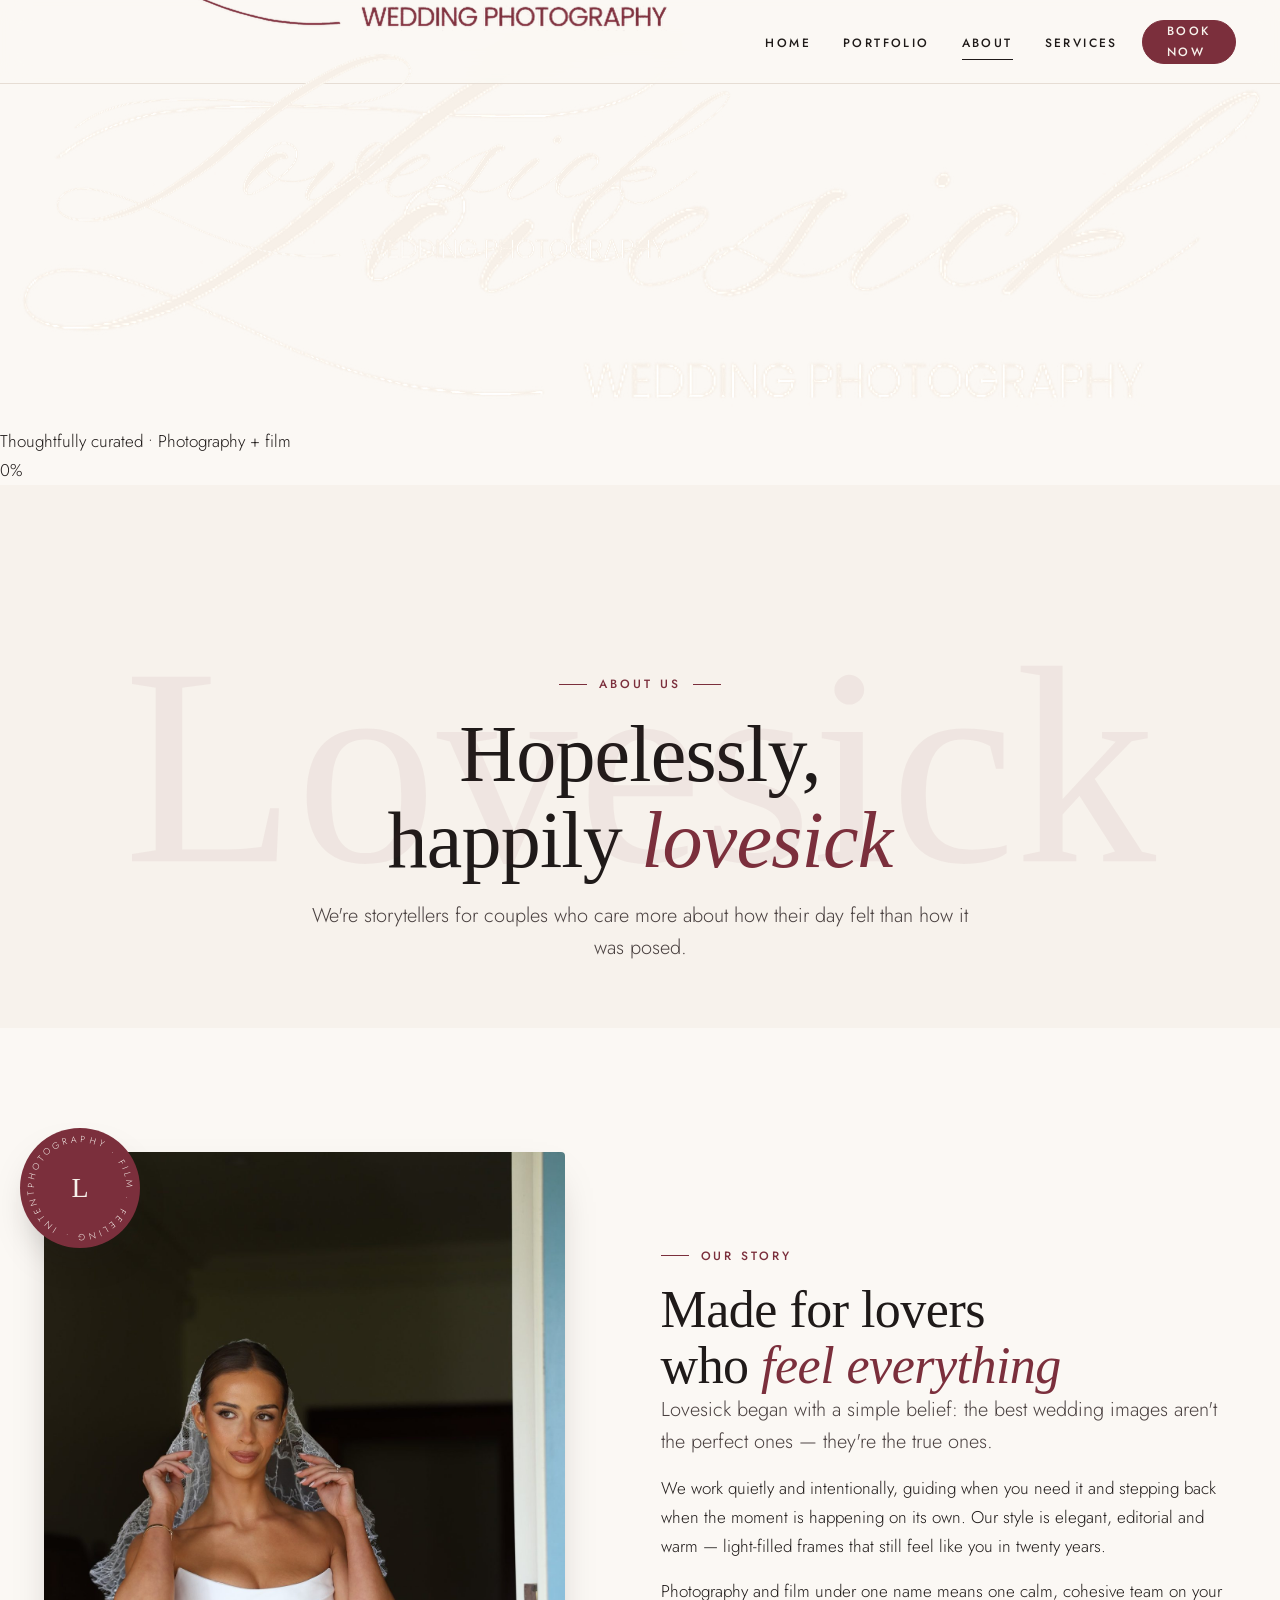
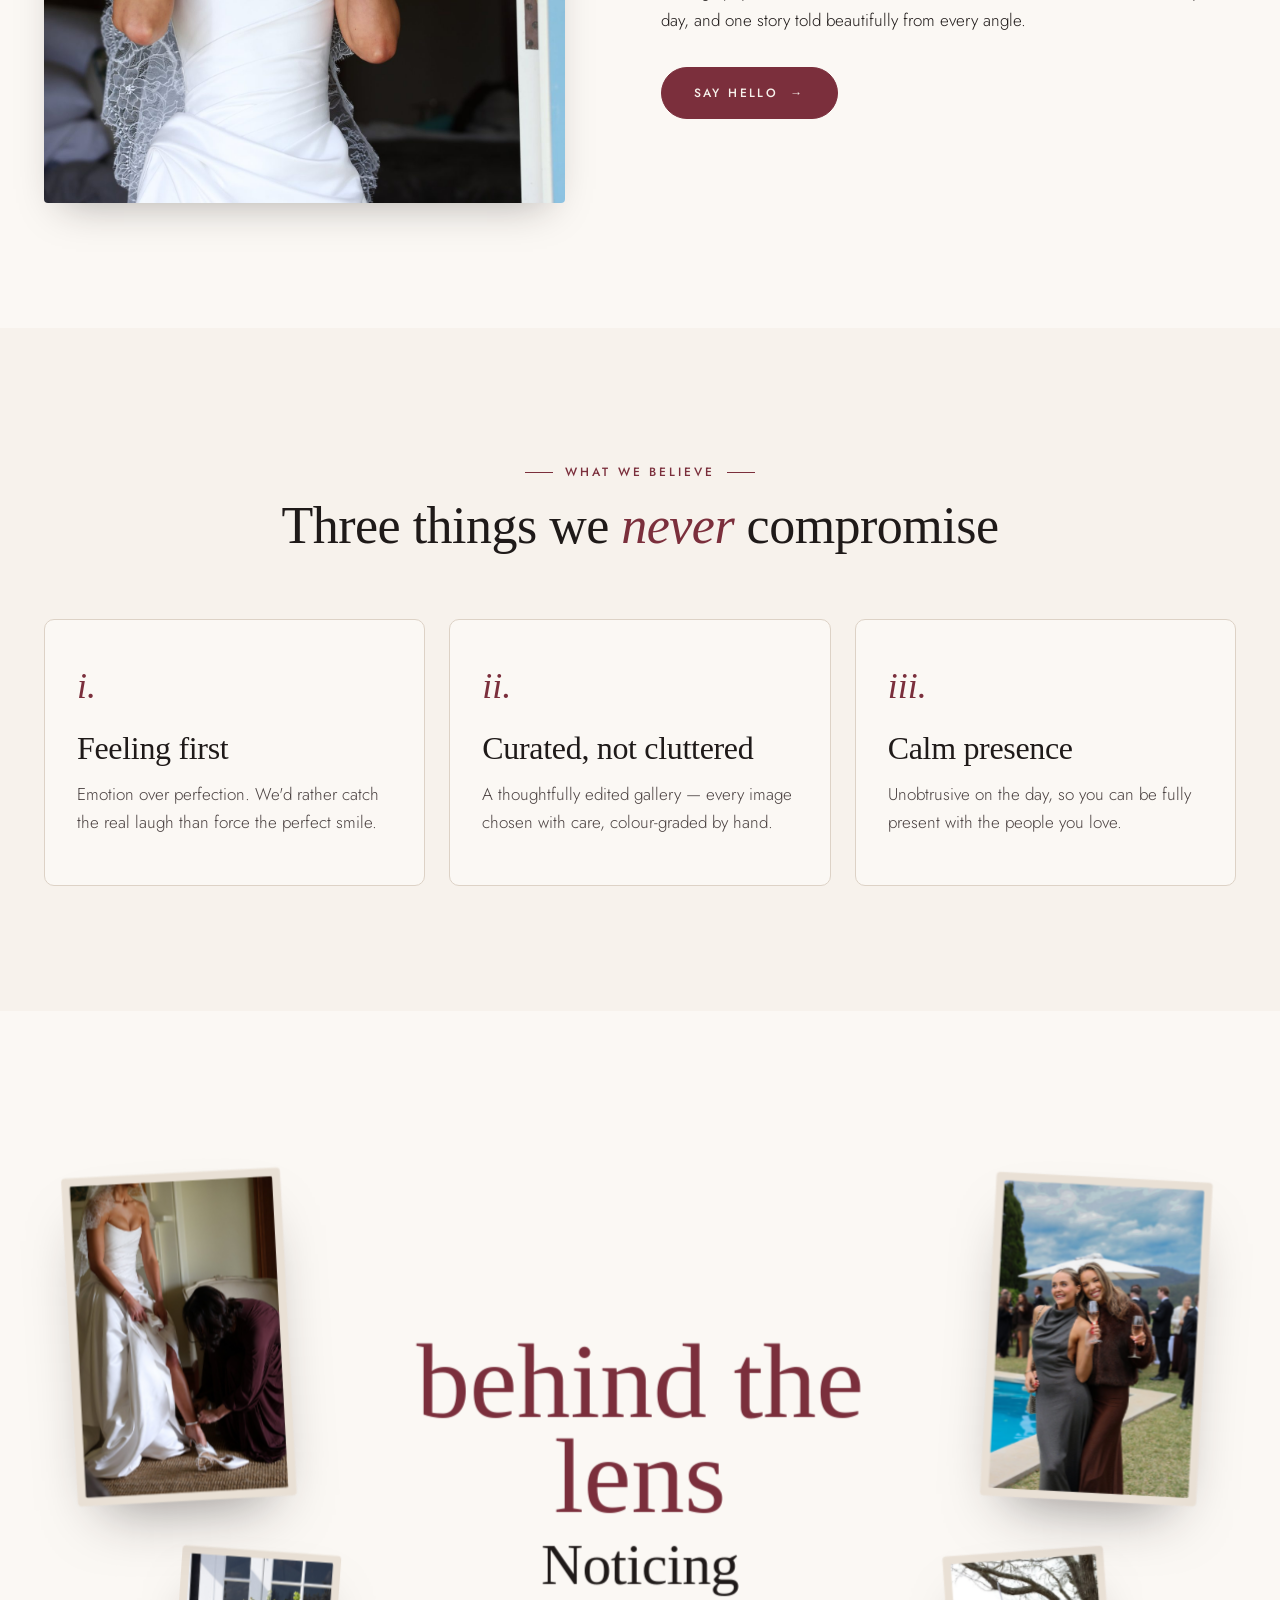
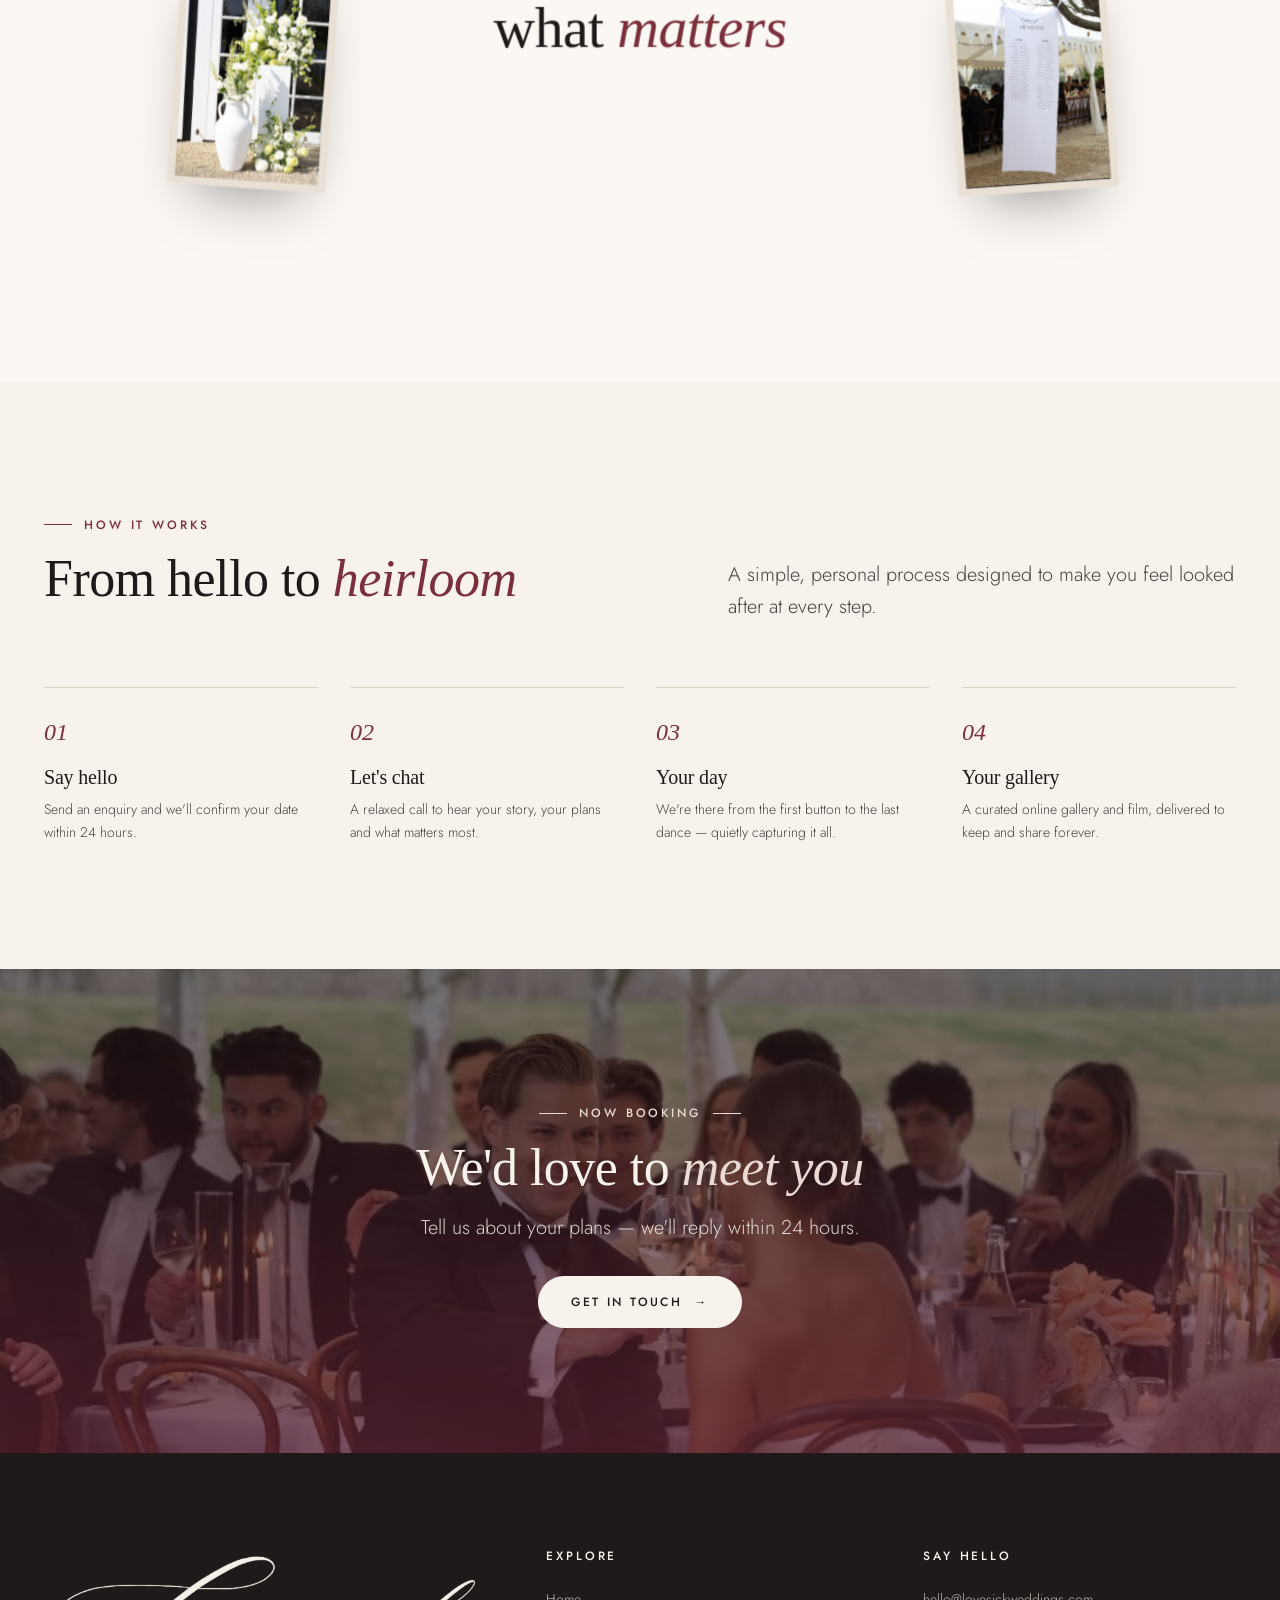
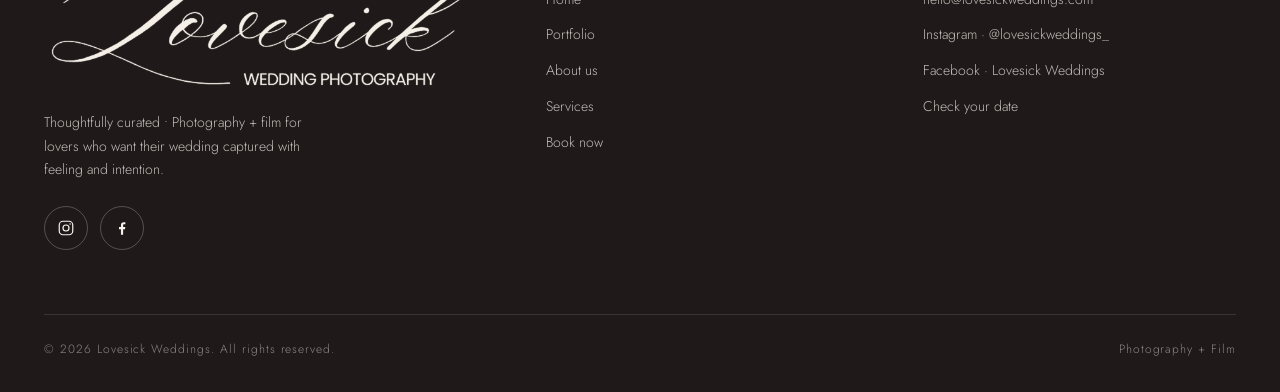
==== commit e59801dc: "Update about.html" ====
--- a/about.html
+++ b/about.html
@@ -10,19 +10,54 @@
   <meta property="og:description" content="Meet Lovesick Weddings — thoughtfully curated wedding photography and film with feeling and intention.">
   <meta property="og:type" content="website">
   <meta property="og:image" content="assets/images/portraits/couple-stone-gate.jpg">
+  <meta property="og:site_name" content="Lovesick Wedding Photography">
+  <link rel="preload" as="image" href="assets/logo/lovesick-logo-cream.png">
   <link rel="icon" href="assets/favicon.svg" type="image/svg+xml">
   <link rel="preconnect" href="https://fonts.googleapis.com">
   <link rel="preconnect" href="https://fonts.gstatic.com" crossorigin>
   <link href="https://fonts.googleapis.com/css2?family=Cormorant+Garamond:ital,wght@0,400;0,500;1,400;1,500&family=Jost:wght@300;400;500&family=Pinyon+Script&display=swap" rel="stylesheet">
   <link rel="stylesheet" href="css/style.css">
-</head><body>
+</head><body class="is-loading">
+  <!-- LOADER · 3D camera  (edit text in .loader__info) -->
+  <div class="loader" role="status" aria-live="polite" aria-label="Loading Lovesick Wedding Photography">
+    <div class="loader__scene" aria-hidden="true">
+      <div class="cam">
+        <div class="cam__flash"></div>
+        <div class="cam__body">
+          <span class="cam__face cam__face--front"></span>
+          <span class="cam__face cam__face--back"></span>
+          <span class="cam__face cam__face--left"></span>
+          <span class="cam__face cam__face--right"></span>
+          <span class="cam__face cam__face--top"></span>
+          <span class="cam__face cam__face--bottom"></span>
+          <span class="cam__grip"></span>
+          <span class="cam__hump"></span>
+          <span class="cam__button"></span>
+          <span class="cam__dial"></span>
+          <div class="cam__lens">
+            <span class="cam__ring cam__ring--1"></span>
+            <span class="cam__ring cam__ring--2"></span>
+            <span class="cam__ring cam__ring--3"></span>
+            <span class="cam__glass"><span class="cam__iris"></span></span>
+          </div>
+        </div>
+        <div class="cam__shadow"></div>
+      </div>
+    </div>
+    <div class="loader__info">
+      <img class="loader__logo" src="assets/logo/lovesick-logo-cream.png" alt="Lovesick Wedding Photography" width="1390" height="464">
+      <p class="loader__tagline">Thoughtfully curated &bull; Photography + film</p>
+      <div class="loader__bar"><span></span></div>
+      <p class="loader__pct"><span data-loader-pct>0</span>%</p>
+    </div>
+  </div>
   <a class="skip-link" href="#main">Skip to content</a>
 
   <header class="site-header">
     <div class="container nav">
-      <a href="index.html" class="brand" aria-label="Lovesick Weddings — home">
-        <span class="brand__name">Lovesick</span>
-        <span class="brand__tag">Weddings · Photo + Film</span>
+      <a href="index.html" class="brand" aria-label="Lovesick Wedding Photography — home">
+        <img class="brand__logo brand__logo--dark" src="assets/logo/lovesick-logo-wine.png" alt="Lovesick Wedding Photography" width="1390" height="464">
+        <img class="brand__logo brand__logo--light" src="assets/logo/lovesick-logo-cream.png" alt="" aria-hidden="true" width="1390" height="464">
       </a>
       <nav aria-label="Main">
         <ul class="nav__links">
@@ -39,6 +74,7 @@
 
   <!-- MOBILE MENU — edit links in the <ul>, contact details in the footer -->
   <div class="mobile-menu" id="mobile-menu" aria-hidden="true">
+    <p class="mobile-menu__intro">Thoughtfully curated &bull; Photography + film for lovers who want their wedding captured with feeling and intention.</p>
     <nav class="mobile-menu__nav" aria-label="Mobile">
       <ul>
         <li><a href="index.html"><span class="mobile-menu__num">01</span>Home</a></li>
@@ -189,11 +225,10 @@
     <div class="container">
       <div class="footer-top">
         <div>
-          <a href="index.html" class="brand" aria-label="Lovesick Weddings — home">
-            <span class="brand__name">Lovesick</span>
-            <span class="brand__tag">Weddings · Photo + Film</span>
+          <a href="index.html" class="brand brand--footer" aria-label="Lovesick Wedding Photography — home">
+            <img class="brand__logo" src="assets/logo/lovesick-logo-cream.png" alt="Lovesick Wedding Photography" width="1390" height="464" loading="lazy">
           </a>
-          <p>Thoughtfully curated photography + film for lovers who want their wedding captured with feeling and intention.</p>
+          <p class="footer-tagline">Thoughtfully curated &bull; Photography + film for lovers who want their wedding captured with feeling and intention.</p>
           <div class="socials">
             <a href="https://www.instagram.com/lovesickweddings_/" target="_blank" rel="noopener" aria-label="Instagram"><svg viewBox="0 0 24 24" fill="none" stroke="currentColor" stroke-width="1.6" aria-hidden="true"><rect x="3" y="3" width="18" height="18" rx="5"/><circle cx="12" cy="12" r="4"/><circle cx="17.5" cy="6.5" r="1" fill="currentColor" stroke="none"/></svg></a>
             <a href="https://www.facebook.com/profile.php?id=61595296276320" target="_blank" rel="noopener" aria-label="Facebook"><svg viewBox="0 0 24 24" fill="currentColor" aria-hidden="true"><path d="M13.5 21v-7.5h2.5l.4-3h-2.9V8.6c0-.9.3-1.5 1.5-1.5h1.5V4.4c-.3 0-1.2-.1-2.2-.1-2.2 0-3.7 1.3-3.7 3.8v2.4H8v3h2.6V21h2.9z"/></svg></a>
@@ -213,7 +248,8 @@
           <h4>Say hello</h4>
           <ul>
             <li><a href="mailto:hello@lovesickweddings.com">hello@lovesickweddings.com</a></li>
-            <li><a href="https://www.instagram.com/lovesickweddings_/" target="_blank" rel="noopener">@lovesickweddings_</a></li>
+            <li><a href="https://www.instagram.com/lovesickweddings_/" target="_blank" rel="noopener">Instagram · @lovesickweddings_</a></li>
+            <li><a href="https://www.facebook.com/profile.php?id=61595296276320" target="_blank" rel="noopener">Facebook · Lovesick Weddings</a></li>
             <li><a href="contact.html">Check your date</a></li>
           </ul>
         </div>
